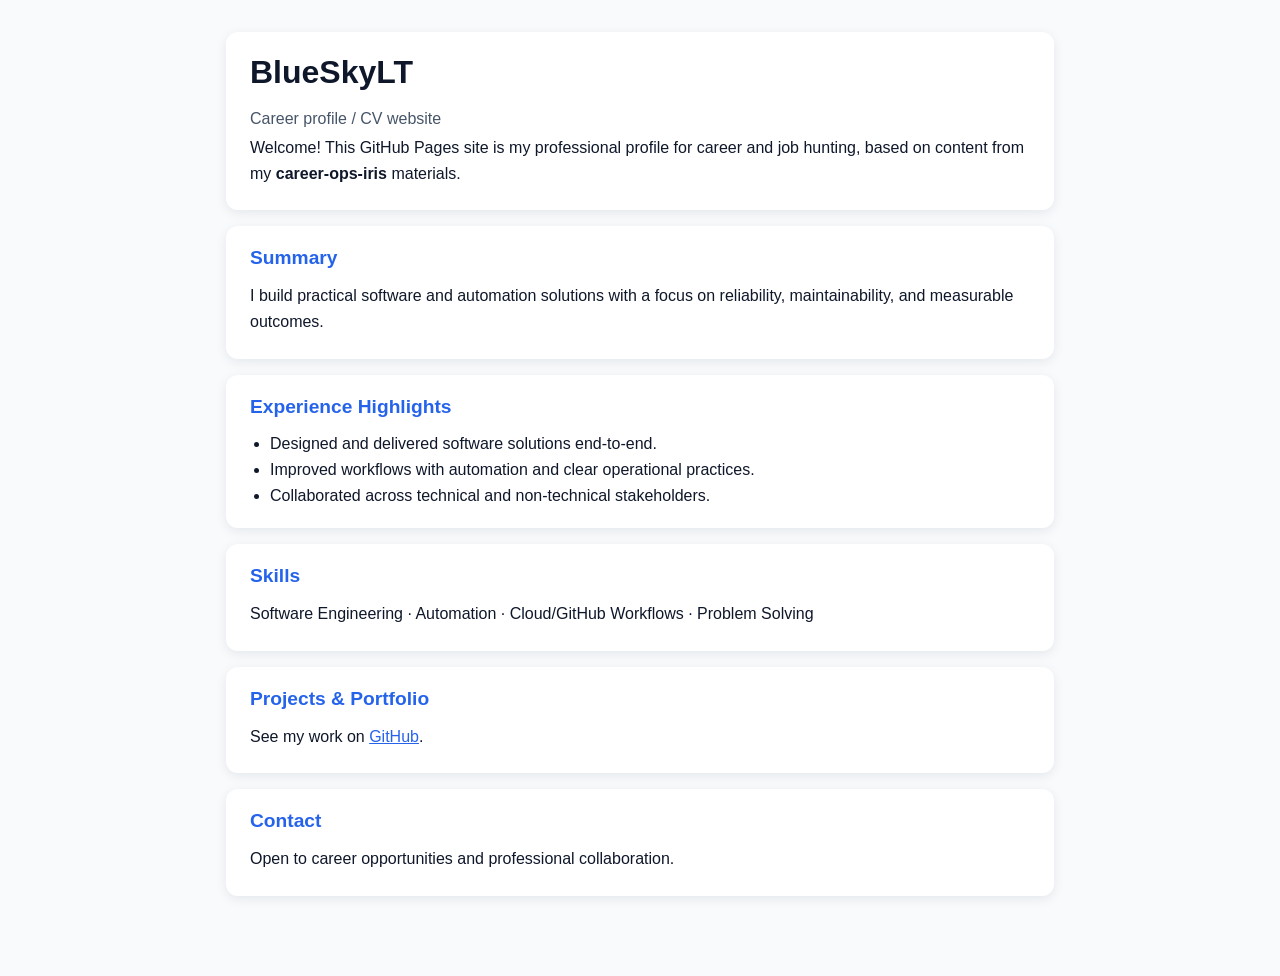
==== index.html @ f51f07ff "Add initial GitHub Pages career profile page Co-authored-by: BlueSkyLT <22944639+BlueSkyLT@users.nor" ====
<!doctype html>
<html lang="en">
  <head>
    <meta charset="UTF-8" />
    <meta name="viewport" content="width=device-width, initial-scale=1.0" />
    <title>BlueSkyLT — Career Profile</title>
    <style>
      :root {
        color-scheme: light;
        --bg: #f8fafc;
        --text: #0f172a;
        --card: #ffffff;
        --accent: #2563eb;
        --muted: #475569;
      }

      * {
        box-sizing: border-box;
      }

      body {
        margin: 0;
        font-family: -apple-system, BlinkMacSystemFont, "Segoe UI", Roboto, Helvetica, Arial, sans-serif;
        line-height: 1.6;
        color: var(--text);
        background: var(--bg);
      }

      main {
        max-width: 860px;
        margin: 0 auto;
        padding: 2rem 1rem 4rem;
      }

      .card {
        background: var(--card);
        border-radius: 12px;
        box-shadow: 0 3px 12px rgba(15, 23, 42, 0.08);
        padding: 1.25rem 1.5rem;
        margin-bottom: 1rem;
      }

      h1,
      h2 {
        margin: 0 0 0.75rem;
        line-height: 1.3;
      }

      h1 {
        font-size: 2rem;
      }

      h2 {
        font-size: 1.2rem;
        color: var(--accent);
      }

      ul {
        margin: 0;
        padding-left: 1.25rem;
      }

      p {
        margin: 0.25rem 0;
      }

      .muted {
        color: var(--muted);
      }

      a {
        color: var(--accent);
      }
    </style>
  </head>
  <body>
    <main>
      <section class="card">
        <h1>BlueSkyLT</h1>
        <p class="muted">Career profile / CV website</p>
        <p>
          Welcome! This GitHub Pages site is my professional profile for career and job hunting,
          based on content from my <strong>career-ops-iris</strong> materials.
        </p>
      </section>

      <section class="card">
        <h2>Summary</h2>
        <p>
          I build practical software and automation solutions with a focus on reliability,
          maintainability, and measurable outcomes.
        </p>
      </section>

      <section class="card">
        <h2>Experience Highlights</h2>
        <ul>
          <li>Designed and delivered software solutions end-to-end.</li>
          <li>Improved workflows with automation and clear operational practices.</li>
          <li>Collaborated across technical and non-technical stakeholders.</li>
        </ul>
      </section>

      <section class="card">
        <h2>Skills</h2>
        <p>Software Engineering · Automation · Cloud/GitHub Workflows · Problem Solving</p>
      </section>

      <section class="card">
        <h2>Projects &amp; Portfolio</h2>
        <p>
          See my work on
          <a href="https://github.com/BlueSkyLT" rel="noopener noreferrer">GitHub</a>.
        </p>
      </section>

      <section class="card">
        <h2>Contact</h2>
        <p>Open to career opportunities and professional collaboration.</p>
      </section>
    </main>
  </body>
</html>
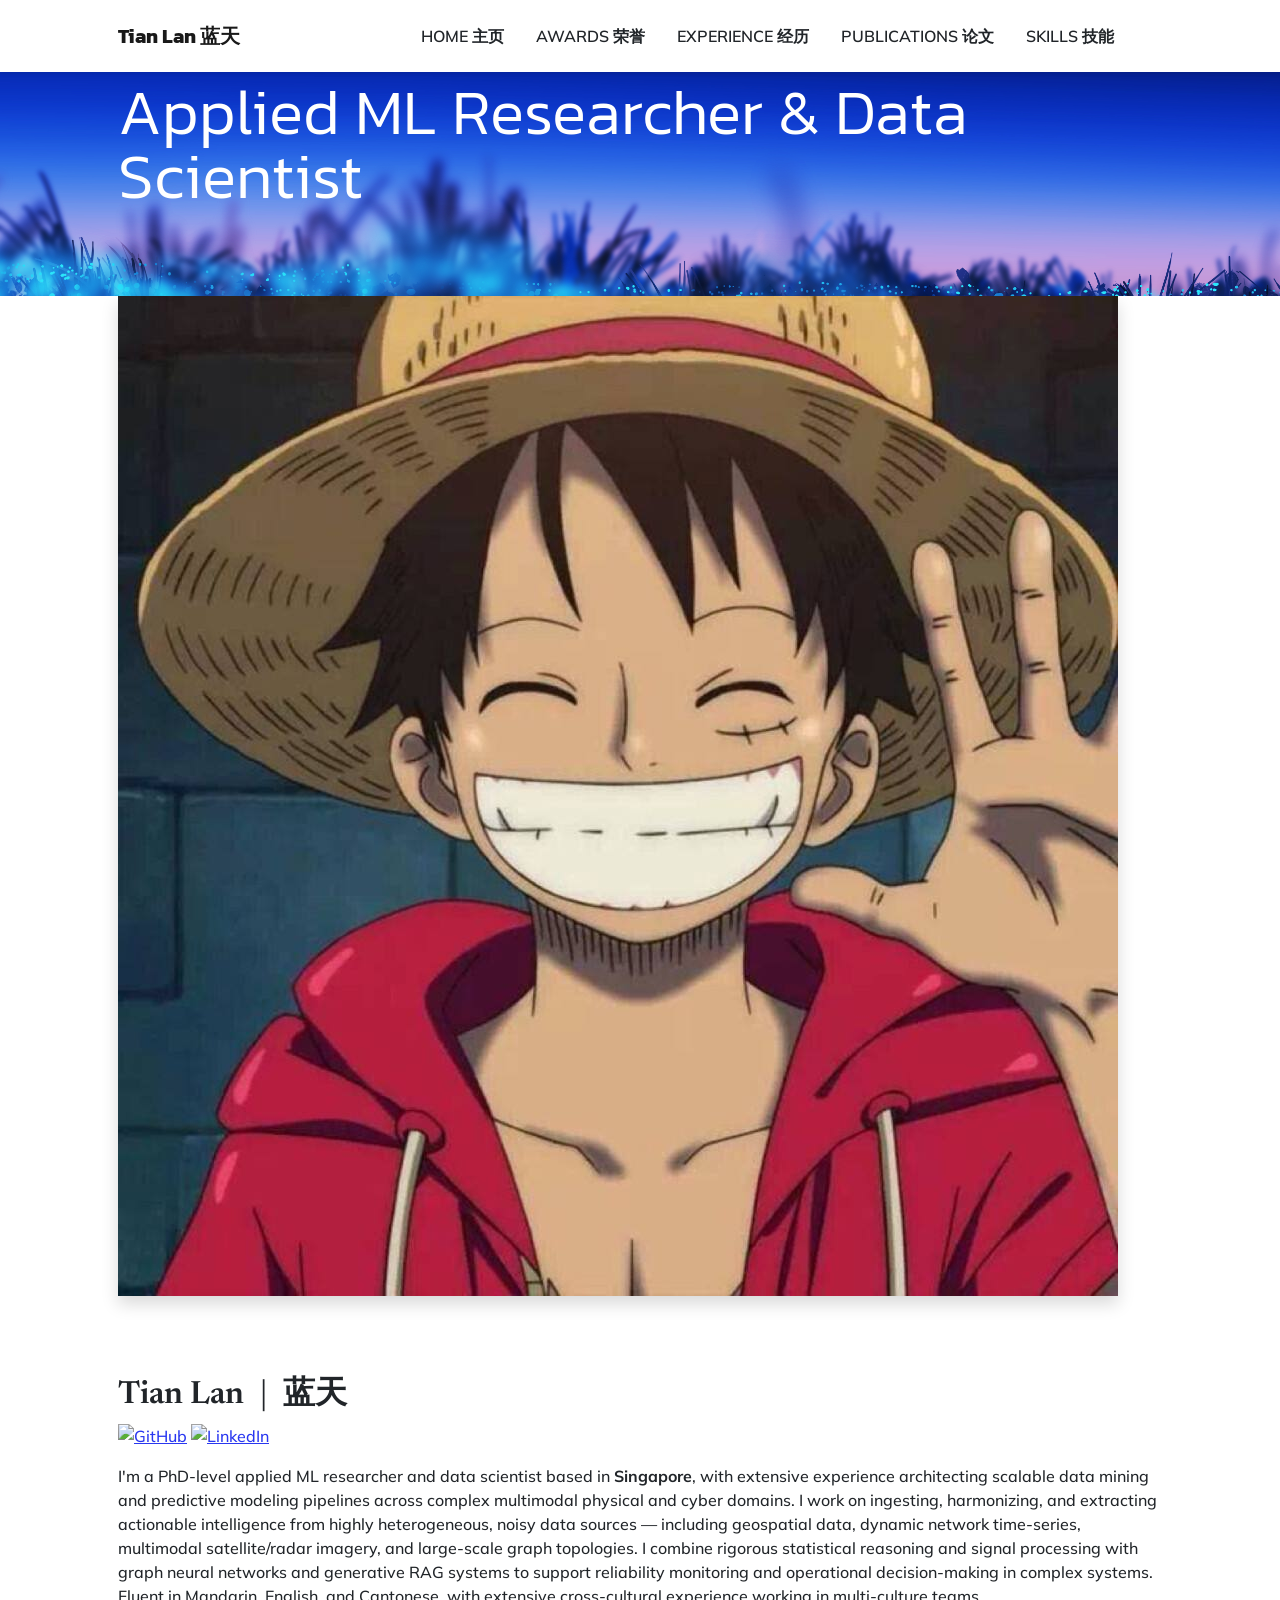
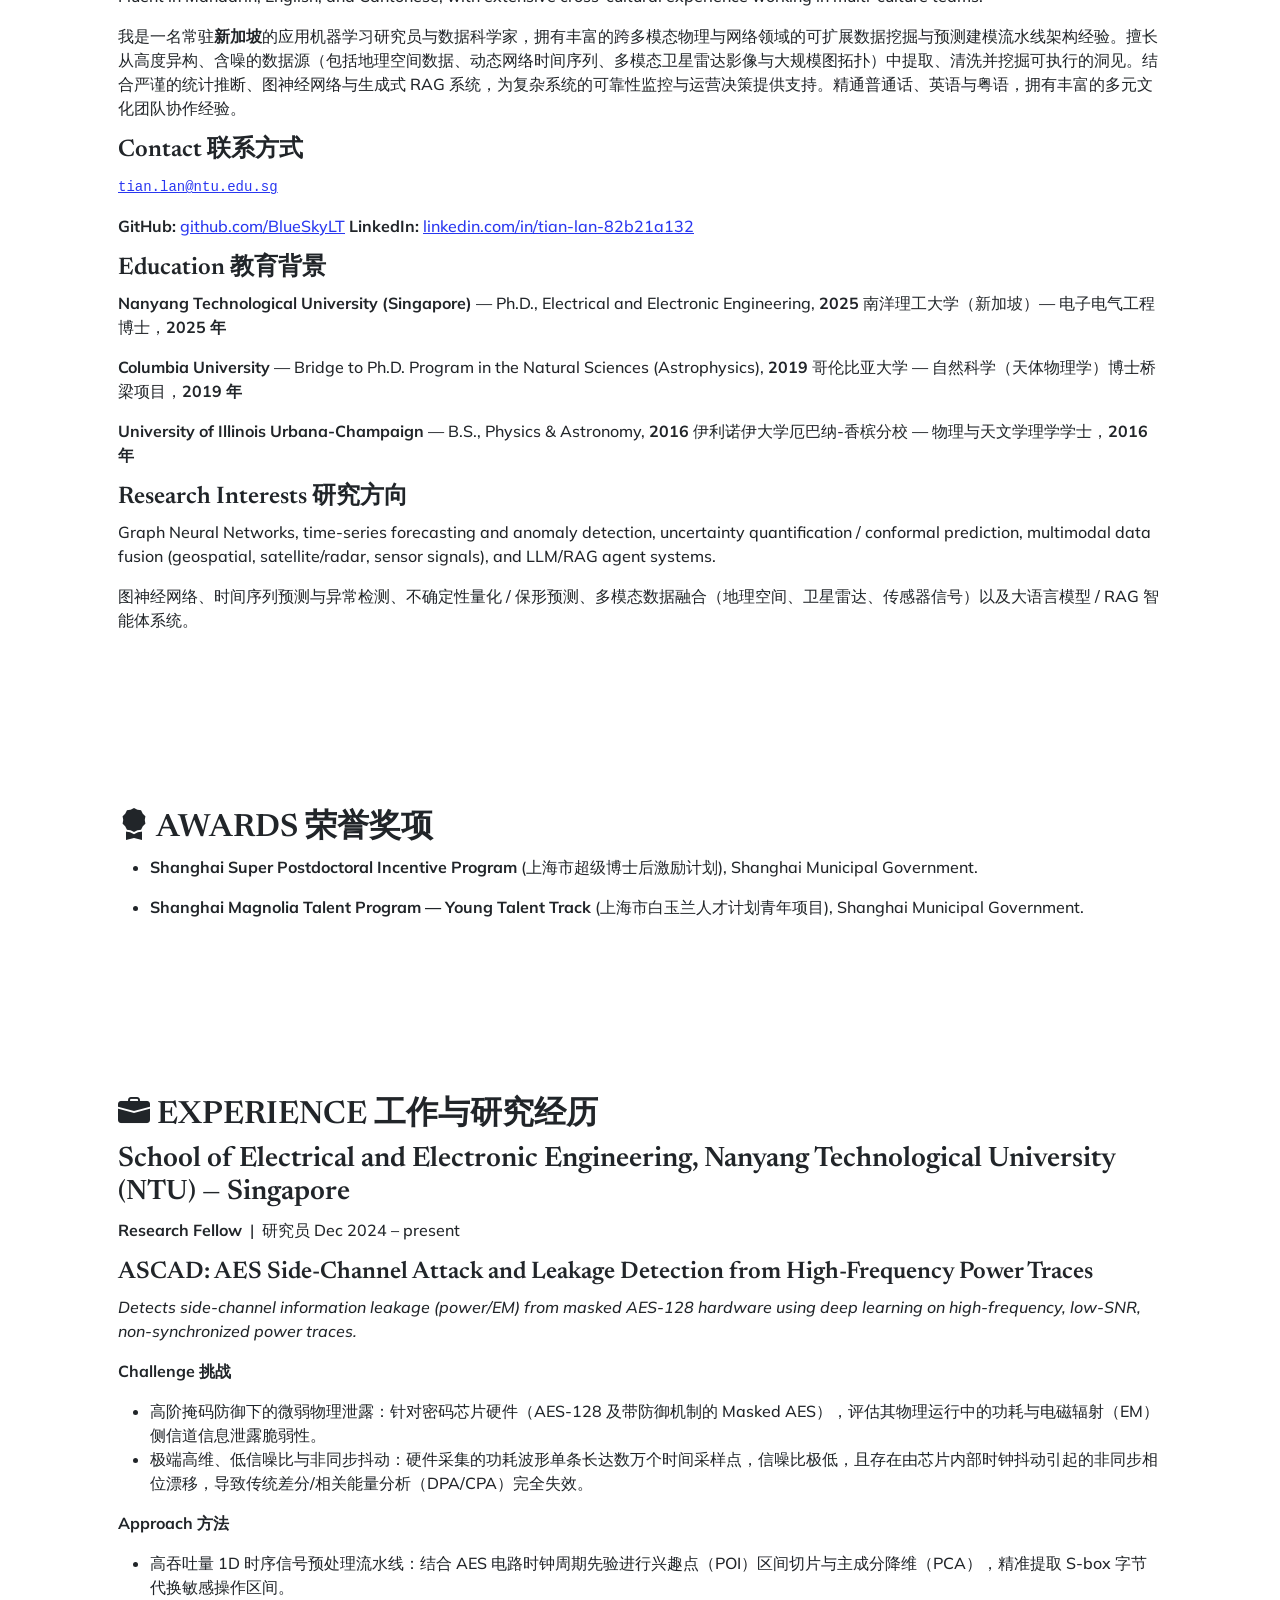
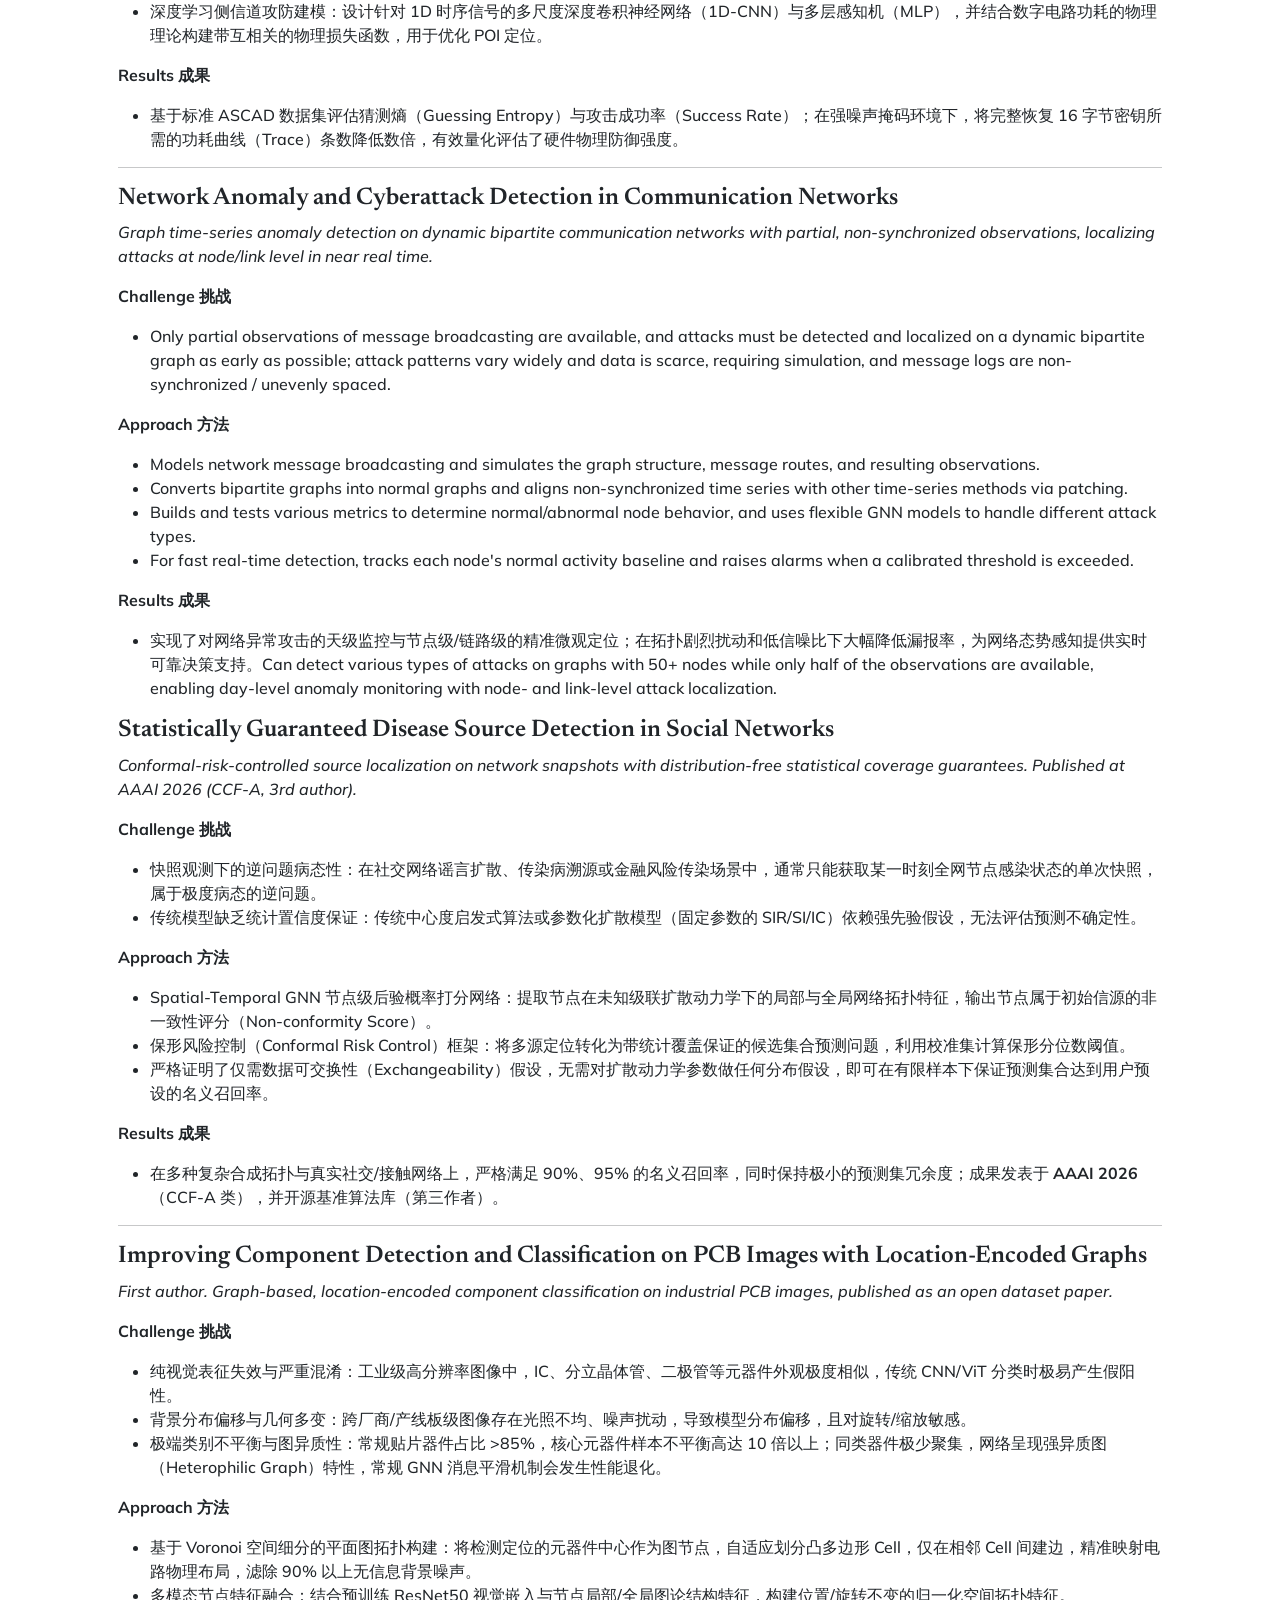
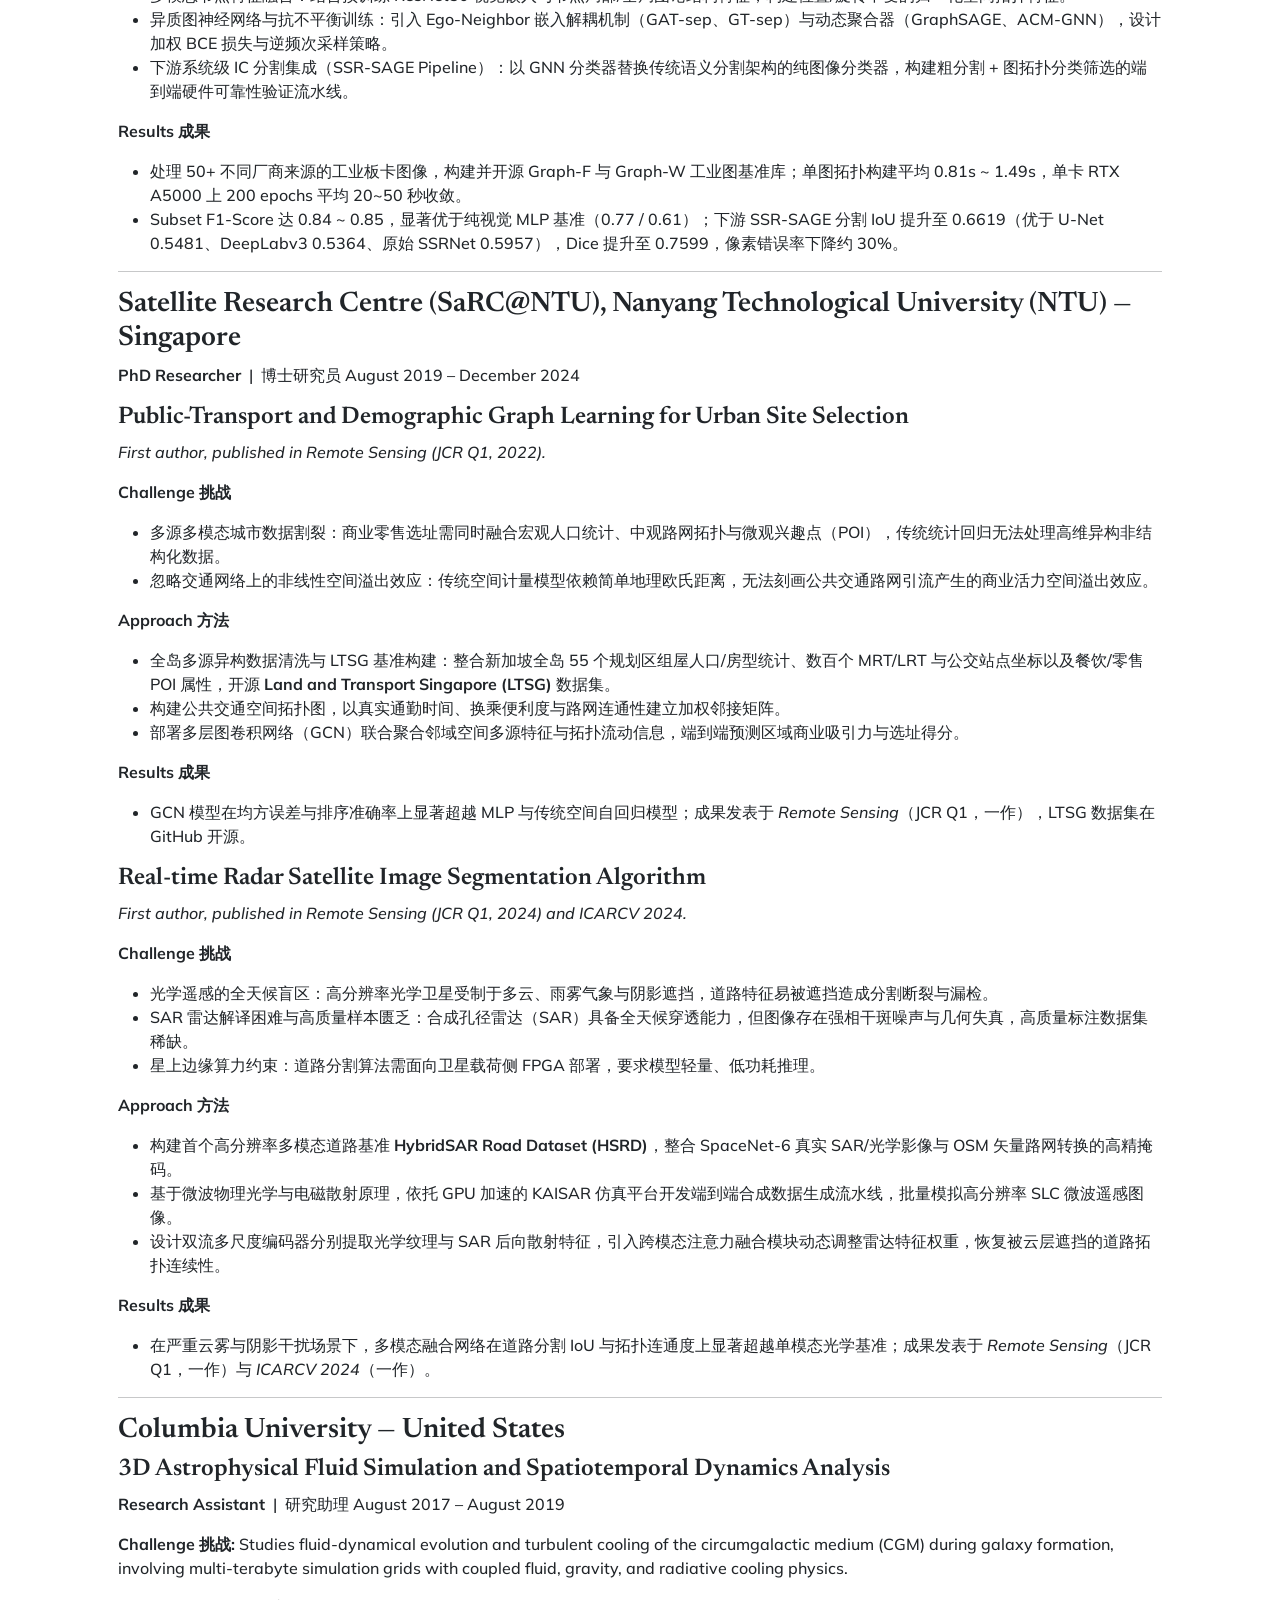
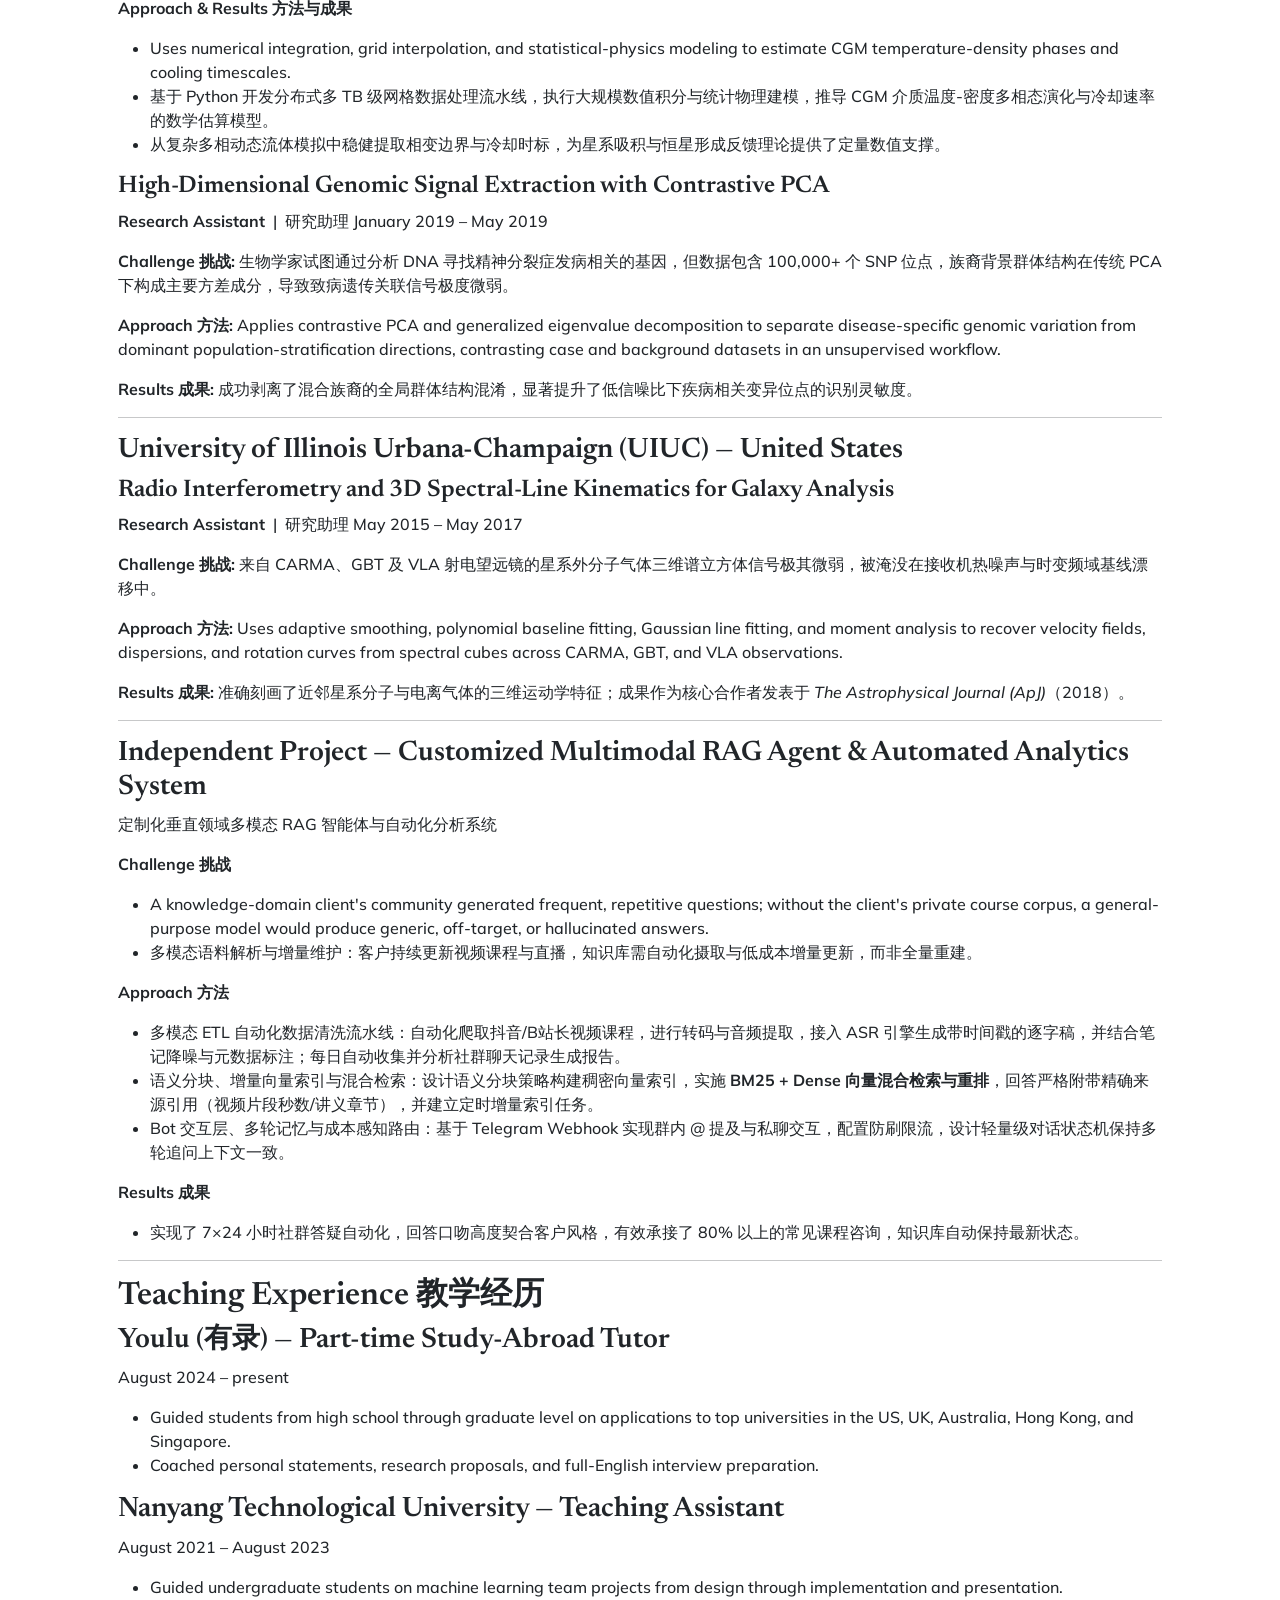
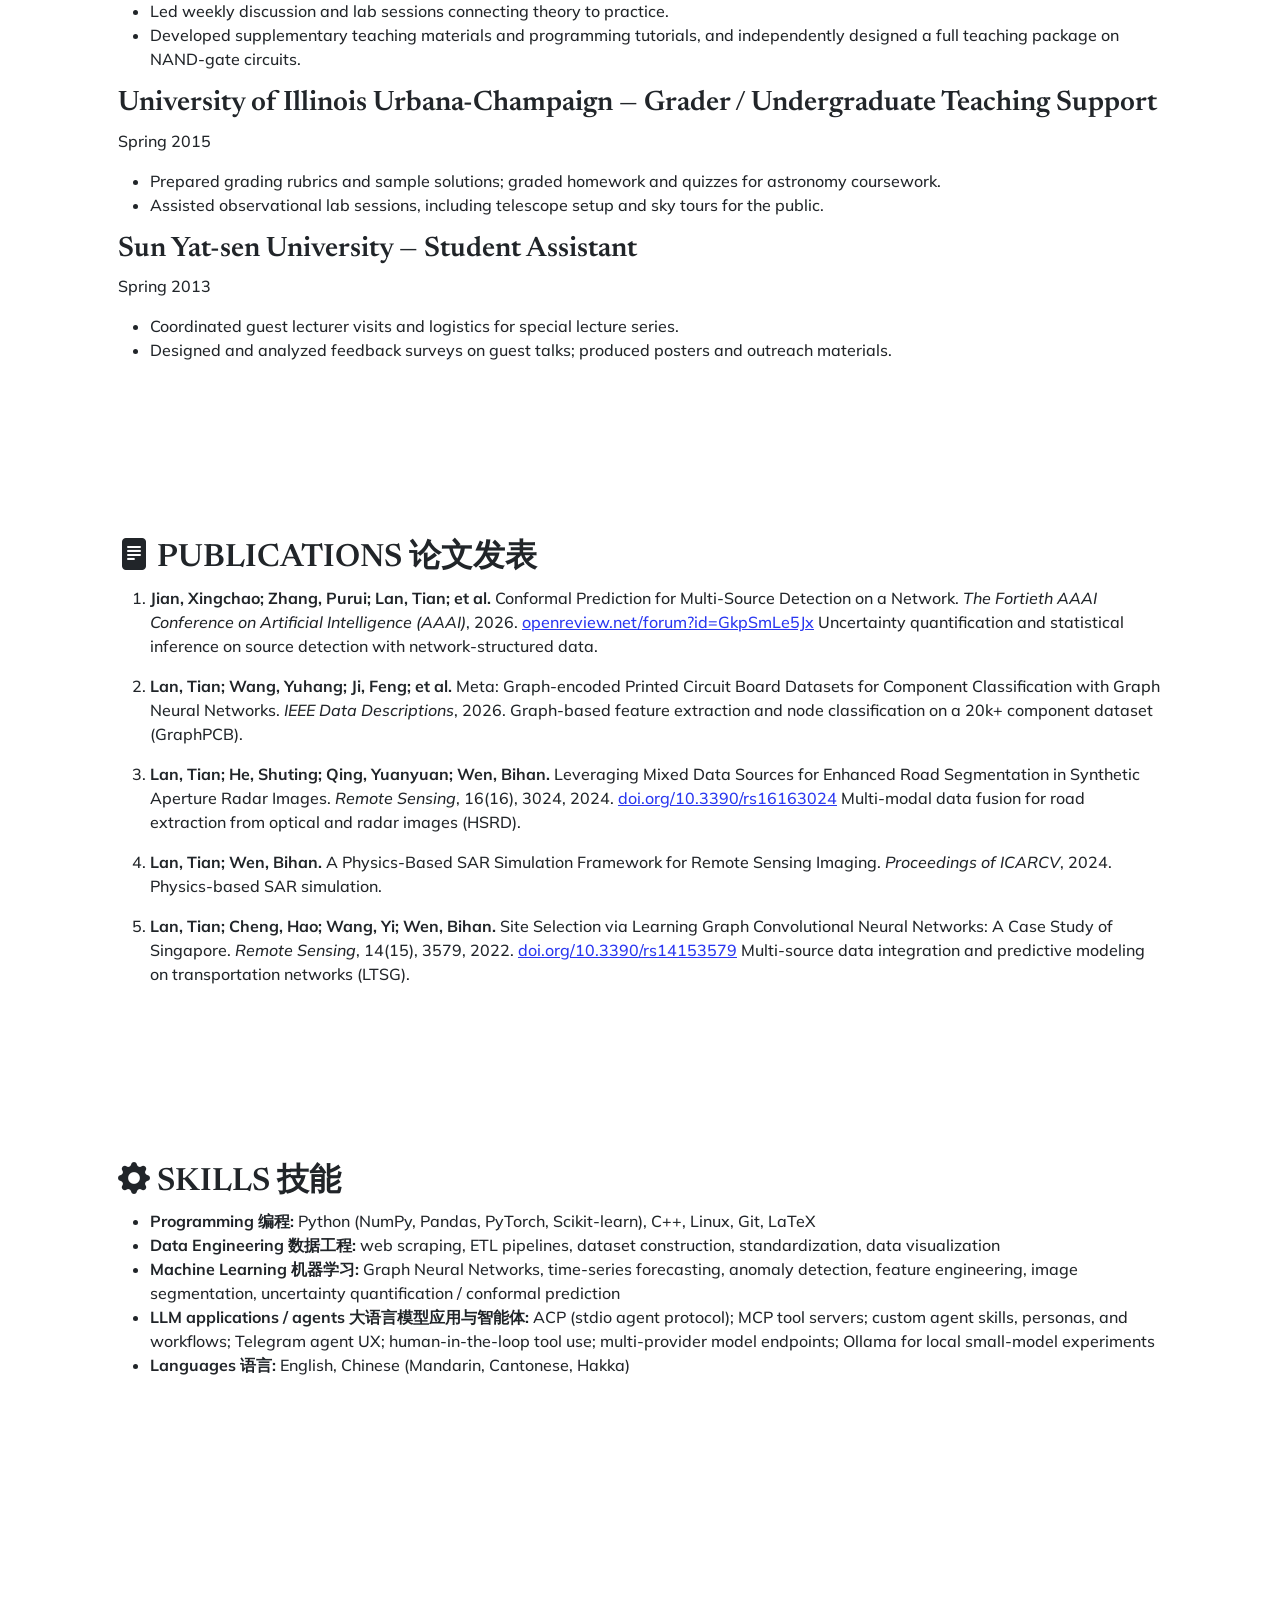
==== commit c3285ac0: "Copy personal-homepage-template and fill bilingual CV content Co-authored-by: BlueSkyLT <22944639+Bl" ====
--- a/index.html
+++ b/index.html
@@ -1,123 +1,202 @@
-<!doctype html>
+<!DOCTYPE html>
 <html lang="en">
-  <head>
-    <meta charset="UTF-8" />
-    <meta name="viewport" content="width=device-width, initial-scale=1.0" />
-    <title>BlueSkyLT — Career Profile</title>
-    <style>
-      :root {
-        color-scheme: light;
-        --bg: #f8fafc;
-        --text: #0f172a;
-        --card: #ffffff;
-        --accent: #2563eb;
-        --muted: #475569;
-      }
-
-      * {
-        box-sizing: border-box;
-      }
-
-      body {
-        margin: 0;
-        font-family: -apple-system, BlinkMacSystemFont, "Segoe UI", Roboto, Helvetica, Arial, sans-serif;
-        line-height: 1.6;
-        color: var(--text);
-        background: var(--bg);
-      }
-
-      main {
-        max-width: 860px;
-        margin: 0 auto;
-        padding: 2rem 1rem 4rem;
-      }
-
-      .card {
-        background: var(--card);
-        border-radius: 12px;
-        box-shadow: 0 3px 12px rgba(15, 23, 42, 0.08);
-        padding: 1.25rem 1.5rem;
-        margin-bottom: 1rem;
-      }
-
-      h1,
-      h2 {
-        margin: 0 0 0.75rem;
-        line-height: 1.3;
-      }
-
-      h1 {
-        font-size: 2rem;
-      }
-
-      h2 {
-        font-size: 1.2rem;
-        color: var(--accent);
-      }
-
-      ul {
-        margin: 0;
-        padding-left: 1.25rem;
-      }
-
-      p {
-        margin: 0.25rem 0;
-      }
-
-      .muted {
-        color: var(--muted);
-      }
-
-      a {
-        color: var(--accent);
-      }
-    </style>
-  </head>
-  <body>
-    <main>
-      <section class="card">
-        <h1>BlueSkyLT</h1>
-        <p class="muted">Career profile / CV website</p>
-        <p>
-          Welcome! This GitHub Pages site is my professional profile for career and job hunting,
-          based on content from my <strong>career-ops-iris</strong> materials.
-        </p>
-      </section>
-
-      <section class="card">
-        <h2>Summary</h2>
-        <p>
-          I build practical software and automation solutions with a focus on reliability,
-          maintainability, and measurable outcomes.
-        </p>
-      </section>
-
-      <section class="card">
-        <h2>Experience Highlights</h2>
-        <ul>
-          <li>Designed and delivered software solutions end-to-end.</li>
-          <li>Improved workflows with automation and clear operational practices.</li>
-          <li>Collaborated across technical and non-technical stakeholders.</li>
-        </ul>
-      </section>
-
-      <section class="card">
-        <h2>Skills</h2>
-        <p>Software Engineering · Automation · Cloud/GitHub Workflows · Problem Solving</p>
-      </section>
-
-      <section class="card">
-        <h2>Projects &amp; Portfolio</h2>
-        <p>
-          See my work on
-          <a href="https://github.com/BlueSkyLT" rel="noopener noreferrer">GitHub</a>.
-        </p>
-      </section>
-
-      <section class="card">
-        <h2>Contact</h2>
-        <p>Open to career opportunities and professional collaboration.</p>
-      </section>
-    </main>
-  </body>
+
+<head>
+    <meta charset="utf-8" />
+    <meta name="viewport" content="width=device-width, initial-scale=1, shrink-to-fit=no" />
+    <meta name="description" content="Tian Lan (蓝天) — Personal Homepage / CV" />
+    <meta name="author" content="Tian Lan (蓝天)" />
+    <title id="title"></title>
+
+    <!-- Icon -->
+    <link rel="icon" type="image/x-icon" href="static/assets/favicon.ico" />
+
+    <!-- Bootstrap icons-->
+    <link href="https://cdn.jsdelivr.net/npm/bootstrap-icons@1.5.0/font/bootstrap-icons.css" rel="stylesheet" />
+
+    <!-- Google fonts-->
+    <link rel="preconnect" href="https://fonts.gstatic.com" />
+    <link href="https://fonts.googleapis.com/css2?family=Newsreader:ital,wght@0,600;1,600&amp;display=swap"
+        rel="stylesheet" />
+    <link
+        href="https://fonts.googleapis.com/css2?family=Mulish:ital,wght@0,300;0,500;0,600;0,700;1,300;1,500;1,600;1,700&amp;display=swap"
+        rel="stylesheet" />
+    <link href="https://fonts.googleapis.com/css2?family=Kanit:ital,wght@0,400;1,400&amp;display=swap"
+        rel="stylesheet" />
+
+    <!-- Core theme CSS (includes Bootstrap)-->
+    <link type="text/css" href="static/css/styles.css" rel="stylesheet" />
+    <link type="text/css" href="static/css/main.css" rel="stylesheet" />
+
+    <!-- Bootstrap core JS-->
+    <script type="text/javascript" src="static/js/bootstrap.bundle.min.js"></script>
+
+    <!-- For Compatability -->
+    <script src="https://polyfill.io/v3/polyfill.min.js?features=es6"></script>
+
+    <!-- Markdown -->
+    <script type="text/javascript" src="static/js/marked.min.js"></script>
+
+    <!-- Mathematics -->
+    <script>
+        // See https://docs.mathjax.org/en/latest/index.html for more details.
+        MathJax = {
+            tex: {
+                packages: {},              // extensions to use
+                inlineMath: [              // start/end delimiter pairs for in-line math
+                    ['$', '$'],
+                    ['\\(', '\\)']
+                ],
+                displayMath: [             // start/end delimiter pairs for display math
+                    ['$$', '$$'],
+                    ['\\[', '\\]']
+                ],
+                processEscapes: false,      // use \$ to produce a literal dollar sign
+                processEnvironments: true, // process \begin{xxx}...\end{xxx} outside math mode
+                processRefs: true,         // process \ref{...} outside of math mode
+                digits: /^(?:[0-9]+(?:\{,\}[0-9]{3})*(?:\.[0-9]*)?|\.[0-9]+)/,    // pattern for recognizing numbers
+                tags: 'all',              // or 'ams' or 'all'
+                tagSide: 'right',          // side for \tag macros
+                tagIndent: '0.8em',        // amount to indent tags
+                useLabelIds: true,         // use label name rather than tag for ids
+                maxMacros: 10000,          // maximum number of macro substitutions per expression
+                maxBuffer: 5 * 1024,       // maximum size for the internal TeX string (5K)
+                formatError:               // function called when TeX syntax errors occur
+                    (jax, err) => jax.formatError(err)
+            }
+        };
+    </script>
+    <script type="text/javascript" id="MathJax-script"
+        src="https://cdn.jsdelivr.net/npm/mathjax@3/es5/tex-svg.js"></script>
+    <script type="text/javascript" id="MathJax-script" async
+        src="https://cdn.jsdelivr.net/npm/mathjax@3/es5/tex-mml-chtml.js"></script>
+
+    <!-- Core JS-->
+    <script type="text/javascript" src="static/js/scripts.js"></script>
+    <script type="text/javascript" src="static/js/js-yaml.min.js"></script>
+
+</head>
+
+<body id="page-top">
+    <!-- Navigation-->
+    <nav class="header navbar navbar-expand-lg navbar-light fixed-top shadow-sm" id="mainNav">
+        <div class="container px-5">
+            <a id="page-top-title" class="navbar-brand fw-bold" href="#page-top"></a>
+            <button class="navbar-toggler" type="button" data-bs-toggle="collapse" data-bs-target="#navbarResponsive"
+                aria-controls="navbarResponsive" aria-expanded="false" aria-label="Toggle navigation">
+                MENU
+                <i class="bi-list"></i>
+            </button>
+            <div class="collapse navbar-collapse" id="navbarResponsive">
+                <ul class="navbar-nav ms-auto me-4 my-3 my-lg-0">
+                    <li class="nav-item">
+                        <a class="nav-link me-lg-3" href="#home">HOME 主页</a>
+                    </li>
+                    <li class="nav-item">
+                        <a class="nav-link me-lg-3" href="#awards">AWARDS 荣誉</a>
+                    </li>
+                    <li class="nav-item">
+                        <a class="nav-link me-lg-3" href="#experience">EXPERIENCE 经历</a>
+                    </li>
+                    <li class="nav-item">
+                        <a class="nav-link me-lg-3" href="#publications">PUBLICATIONS 论文</a>
+                    </li>
+                    <li class="nav-item">
+                        <a class="nav-link me-lg-3" href="#skills">SKILLS 技能</a>
+                    </li>
+                </ul>
+            </div>
+        </div>
+    </nav>
+
+    <!-- Top Section -->
+    <section class="top-section" style="background-image: url('static/assets/img/background.jpeg');">
+        <div class="top-section-content">
+            <div class="container px-5">
+                <h2 id="top-section-bg-text" class="text-white display-3 lh-1 font-alt"></h2>
+            </div>
+        </div>
+    </section>
+    <!-- Top Section -->
+
+    <!-- Photo -->
+    <div class="container px-5">
+        <div id="avatar">
+            <img class="shadow" src="static/assets/img/photo.png">
+        </div>
+    </div>
+    <!-- Photo -->
+
+    <!-- Home -->
+    <section class="bg-gradient-primary-to-secondary-light mt5 md5" id="home">
+        <div class="container px-5">
+            <header>
+                <h2 id="home-subtitle"> </h2>
+            </header>
+            <div class="main-body" id="home-md"></div>
+        </div>
+    </section>
+    <!-- Home -->
+
+    <!-- Awards -->
+    <section class="bg-gradient-primary-to-secondary-light mt5 md5" id="awards">
+        <div class="container px-5">
+            <header>
+                <h2 id="awards-subtitle"><i class="bi bi-award-fill"></i>&nbsp;AWARDS 荣誉奖项</h2>
+            </header>
+            <div class="main-body" id="awards-md"></div>
+
+        </div>
+    </section>
+    <!-- Awards -->
+
+    <!-- Experience -->
+    <section class="bg-gradient-primary-to-secondary-dark mt5 md5" id="experience">
+        <div class="container px-5">
+            <header>
+                <h2 id="experience-subtitle"><i class="bi bi-briefcase-fill"></i>&nbsp;EXPERIENCE 工作与研究经历</h2>
+            </header>
+            <div class="main-body" id="experience-md"></div>
+        </div>
+    </section>
+    <!-- Experience -->
+
+    <!-- Publications -->
+    <section class="bg-gradient-primary-to-secondary-gray mt5 md5" id="publications">
+        <div class="container px-5">
+            <header>
+                <h2 id="publications-subtitle"><i class="bi bi-file-text-fill"></i>&nbsp;PUBLICATIONS 论文发表</h2>
+            </header>
+            <div class="main-body" id="publications-md"></div>
+
+        </div>
+    </section>
+    <!-- Publications  -->
+
+    <!-- Skills -->
+    <section class="bg-gradient-primary-to-secondary-light mt5 md5" id="skills">
+        <div class="container px-5">
+            <header>
+                <h2 id="skills-subtitle"><i class="bi bi-gear-fill"></i>&nbsp;SKILLS 技能</h2>
+            </header>
+            <div class="main-body" id="skills-md"></div>
+        </div>
+    </section>
+    <!-- Skills -->
+
+    <!-- Footer-->
+    <footer class="bg-bottom text-center py-5">
+        <div class="container px-5">
+            <div class="text-white-50 small">
+                <div id="copyright-text" class="mb-2"></div>
+                <a id="github-link" href="https://github.com/BlueSkyLT">Github</a>
+                <span class="mx-1">&middot;</span>
+                <a id="license-link"
+                    href="https://github.com/BlueSkyLT/BlueSkyLT.github.io/blob/main/LICENSE">License</a>
+            </div>
+        </div>
+    </footer>
+
+</body>
+
 </html>
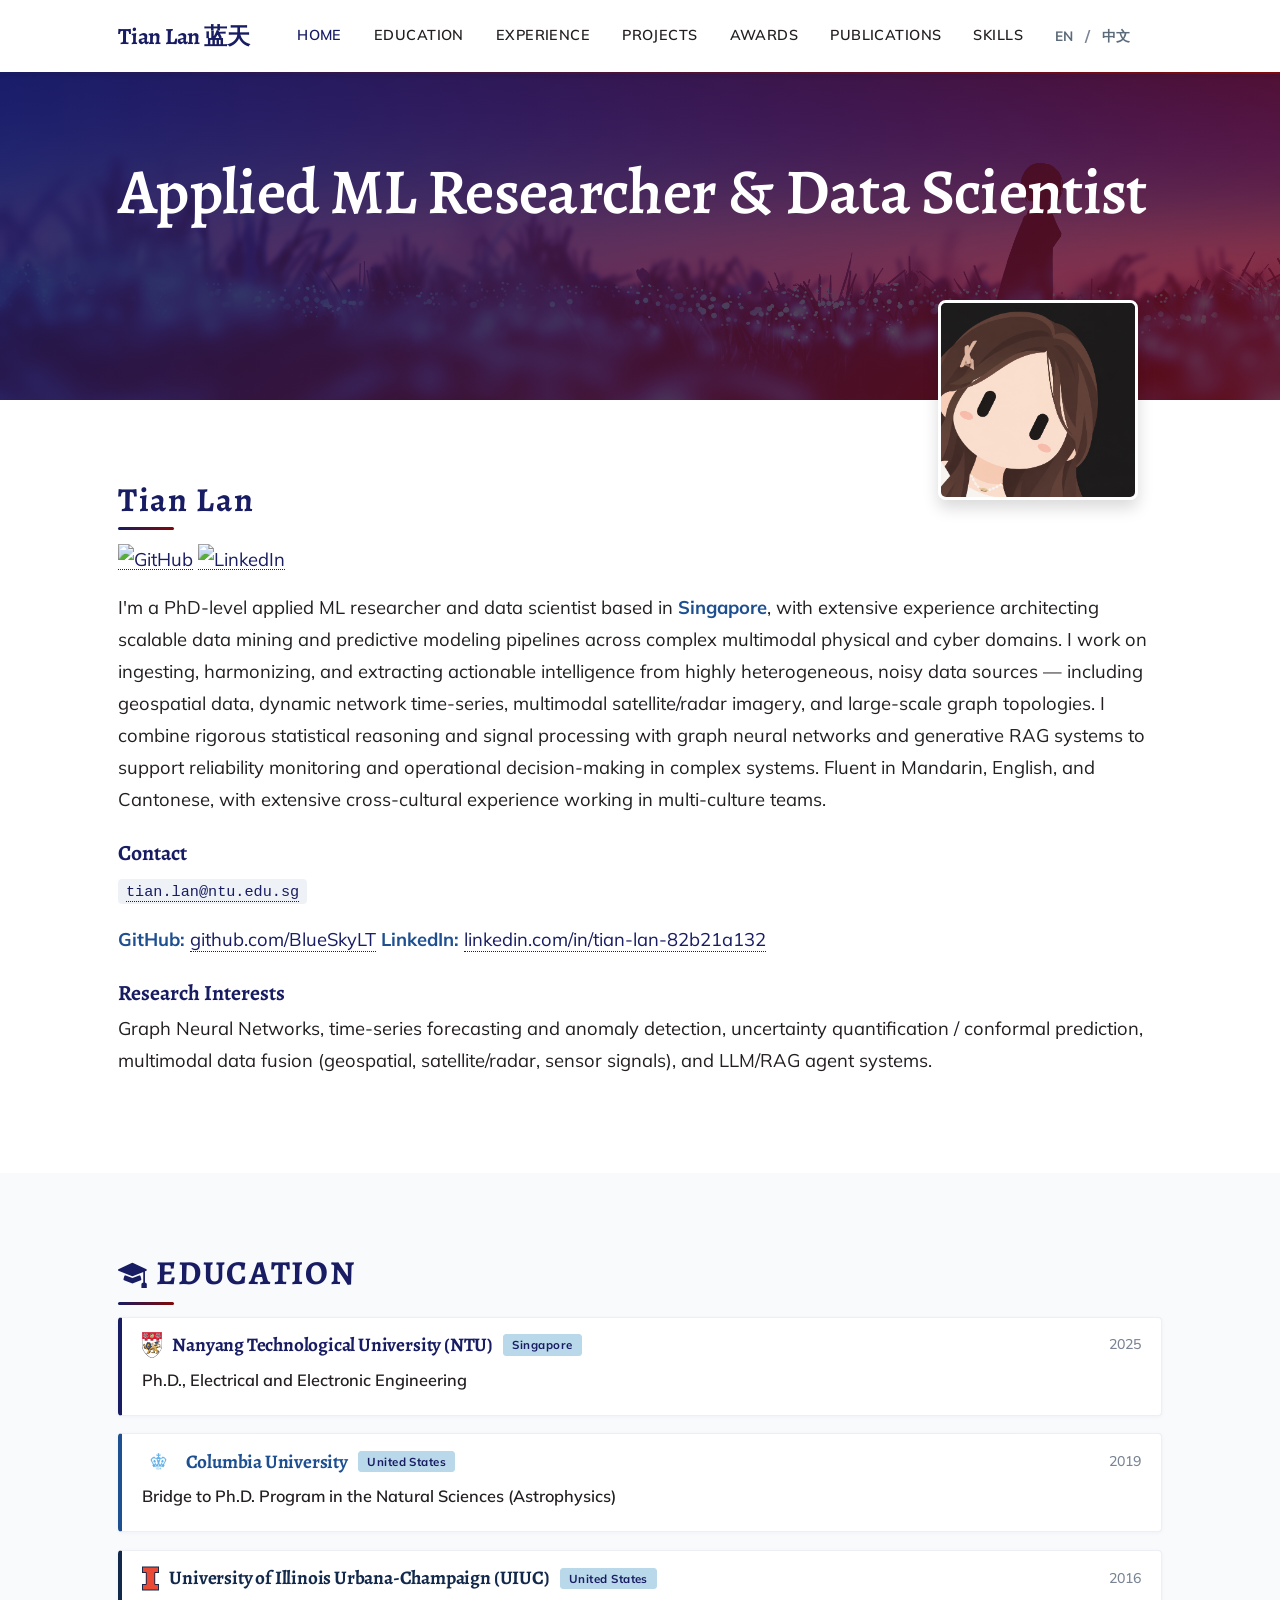
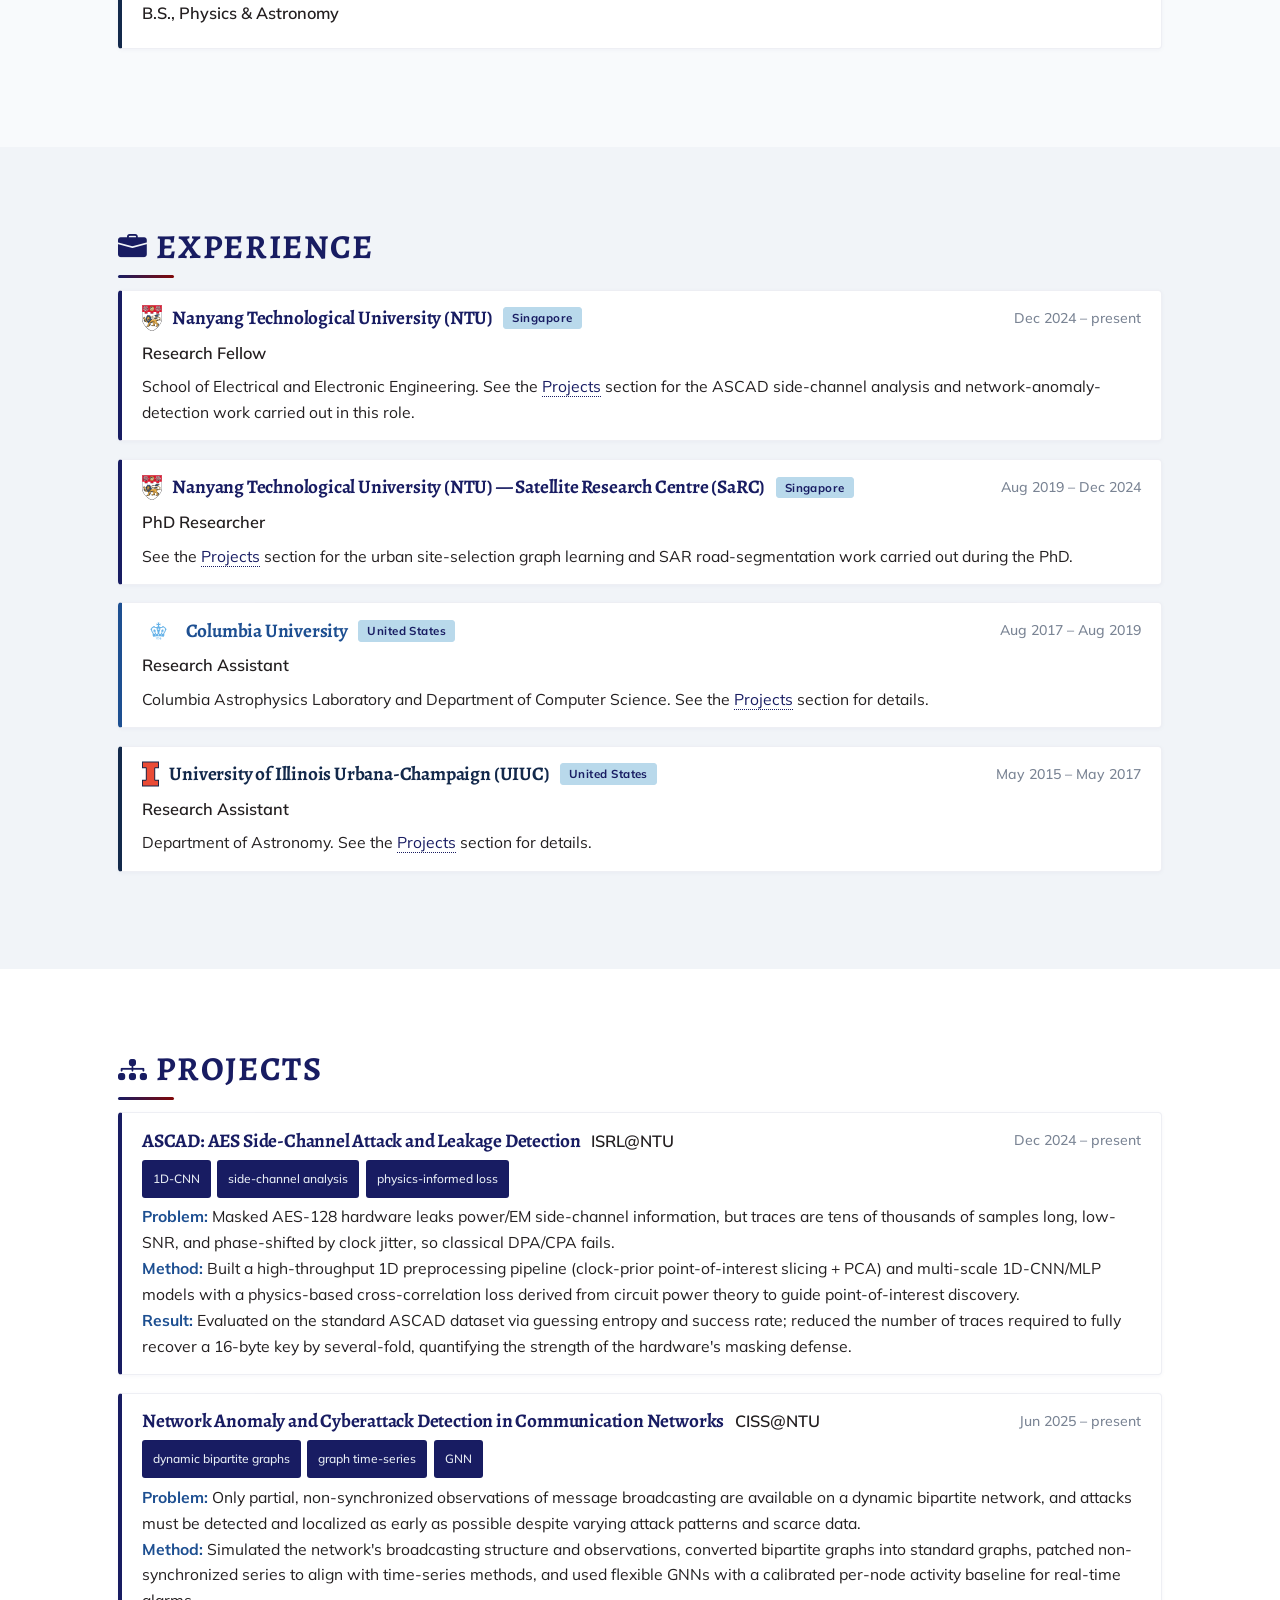
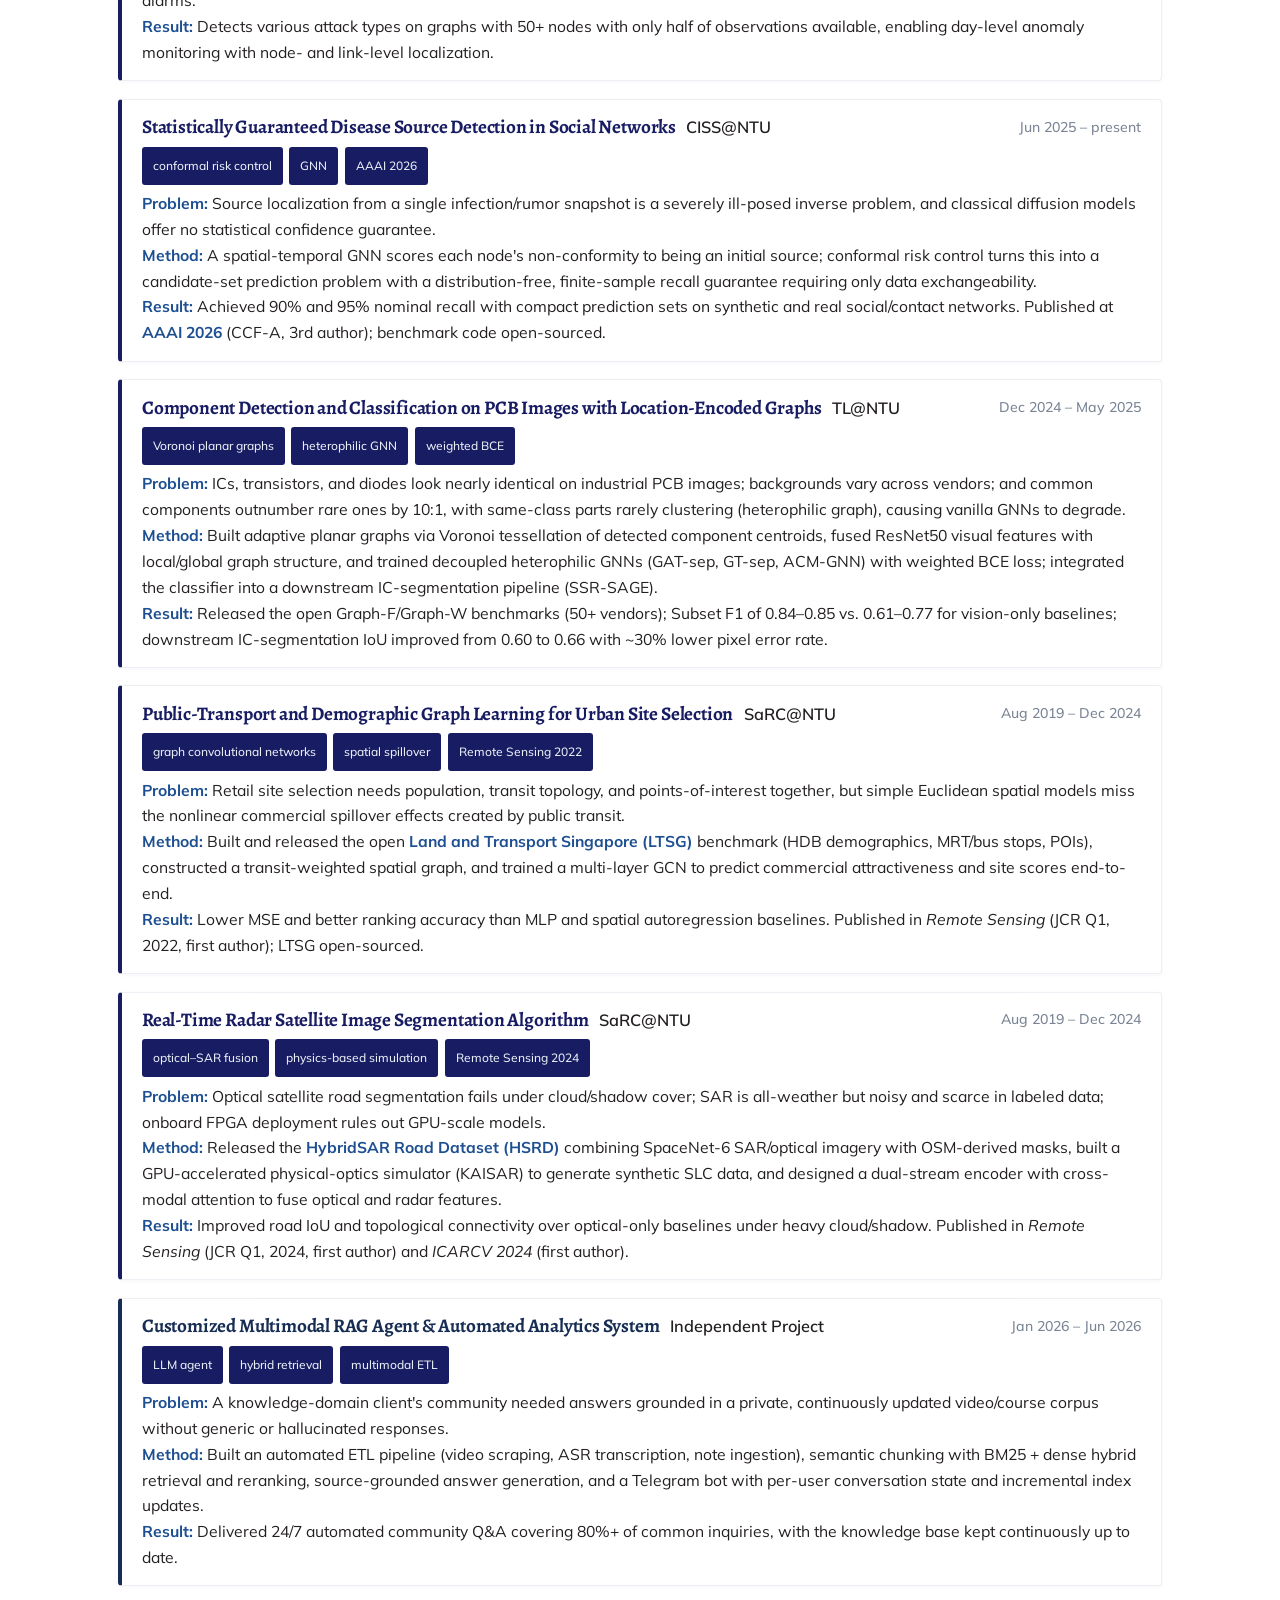
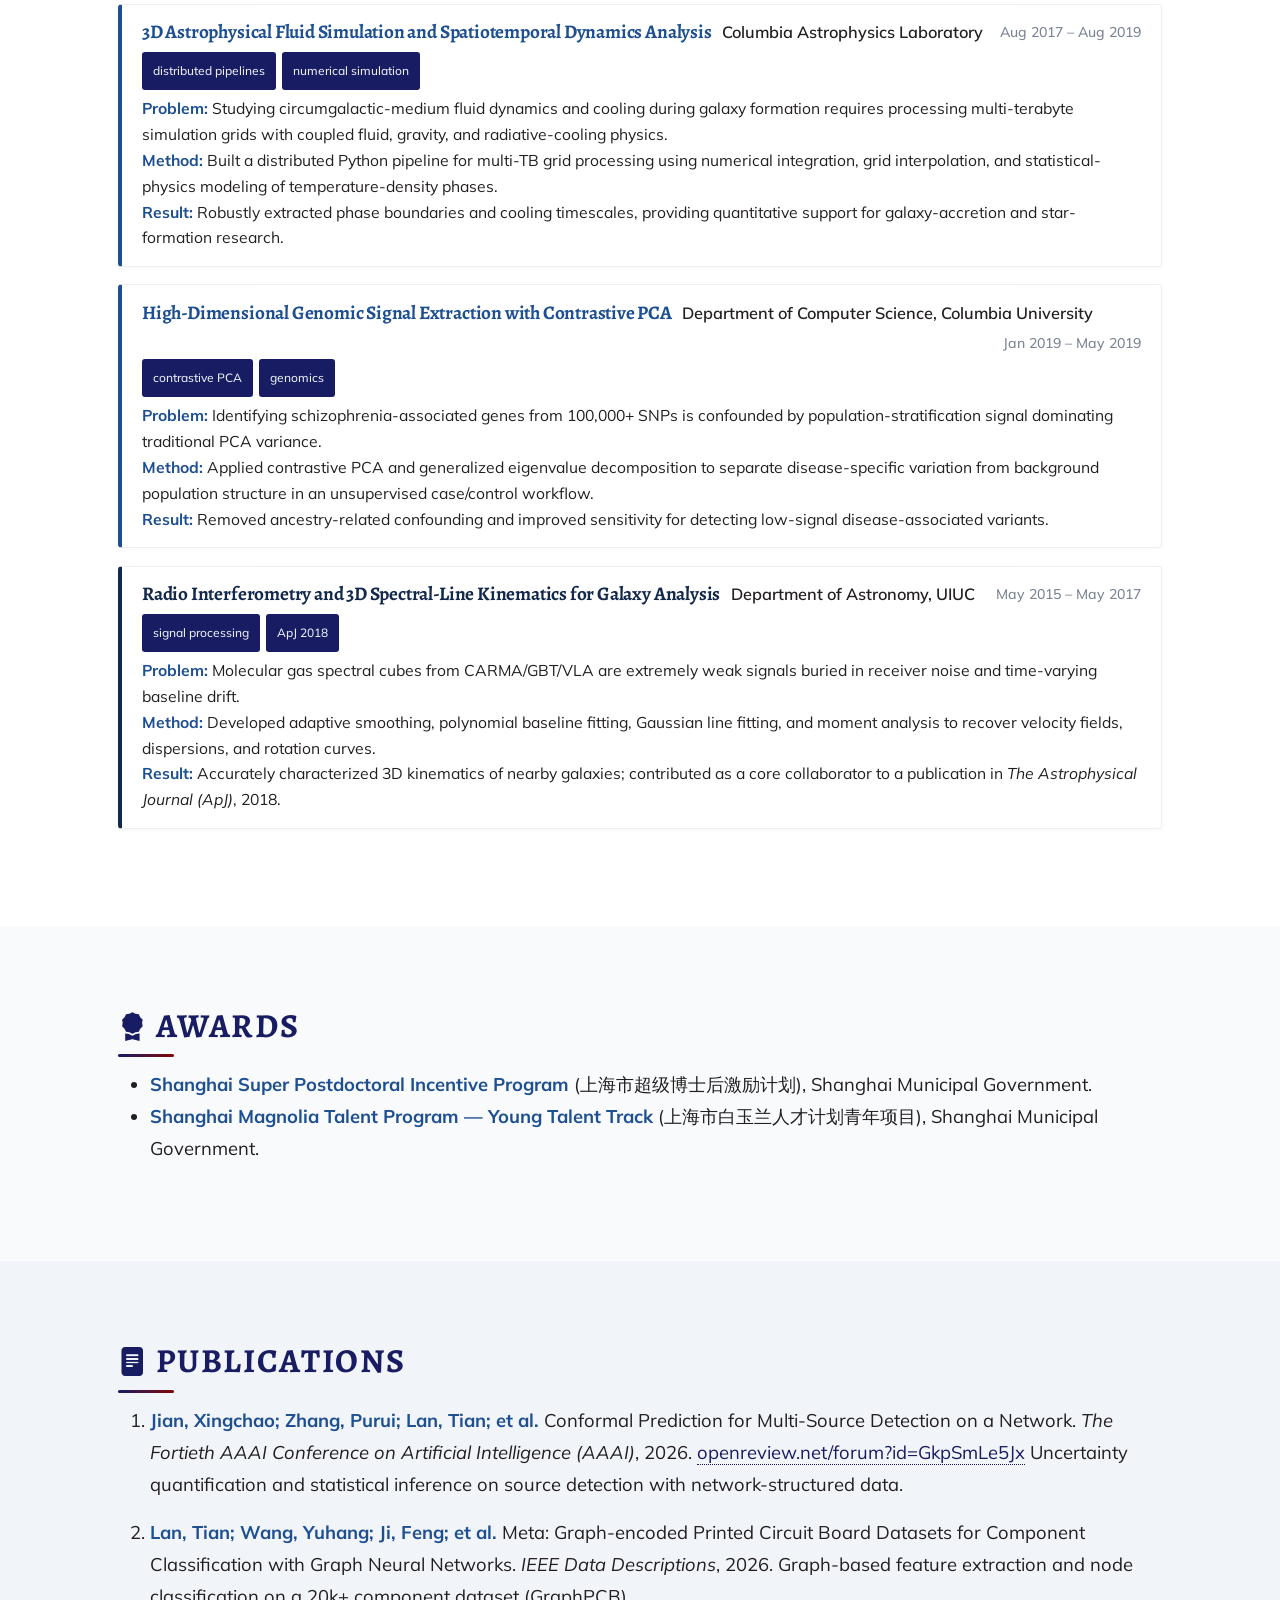
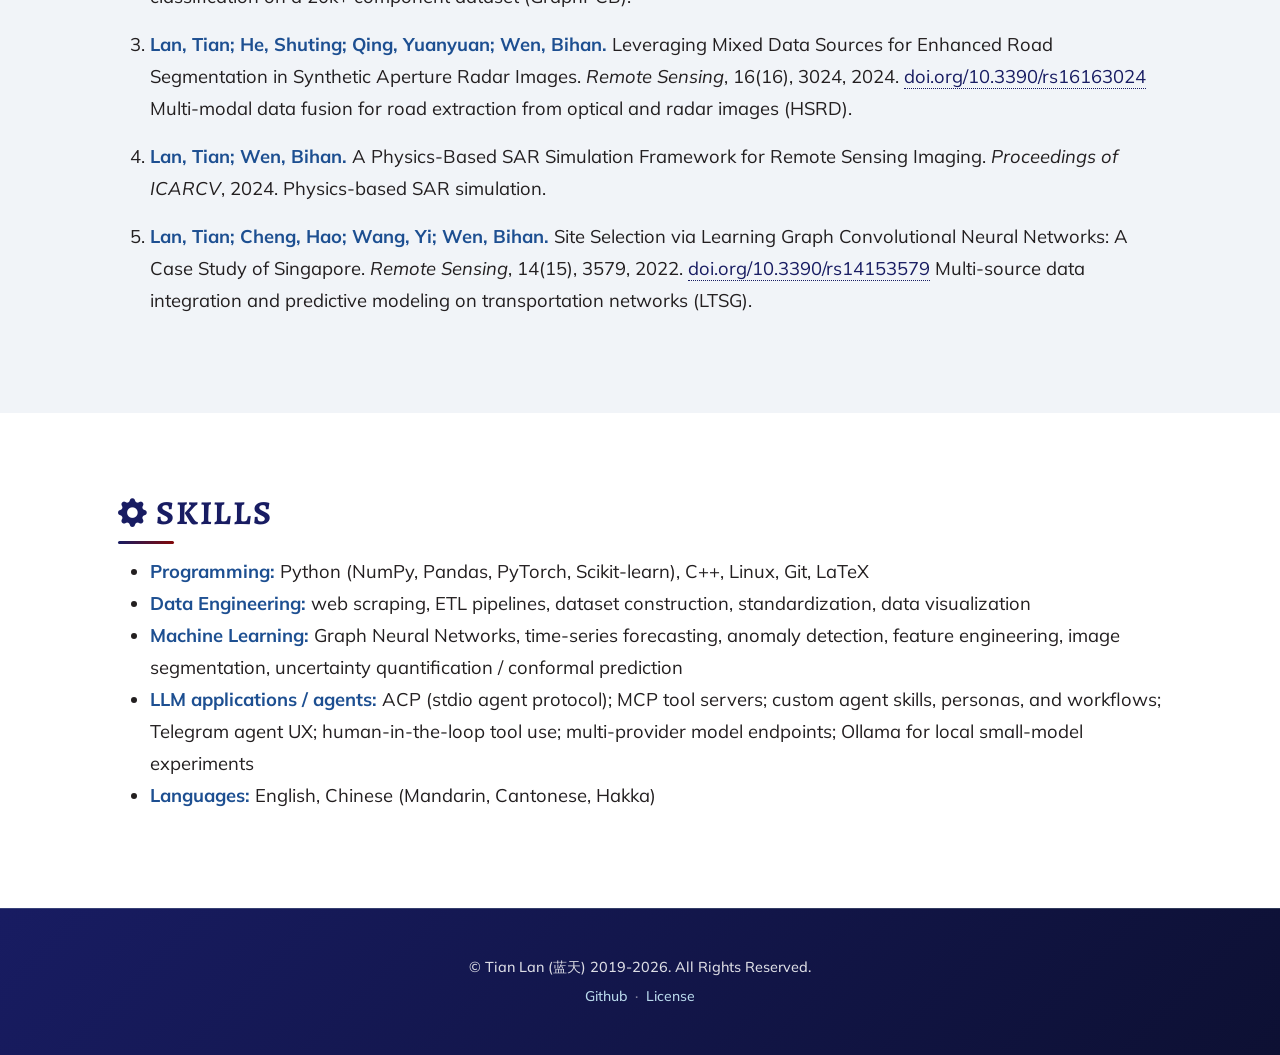
==== commit e6a1da1d: "Update profile photo to grokbot_style_2, remove teaching experience, and align visual colors with CV" ====
--- a/index.html
+++ b/index.html
@@ -1,5 +1,5 @@
 <!DOCTYPE html>
-<html lang="en">
+<html lang="en" data-lang="en">
 
 <head>
     <meta charset="utf-8" />
@@ -22,6 +22,8 @@
         href="https://fonts.googleapis.com/css2?family=Mulish:ital,wght@0,300;0,500;0,600;0,700;1,300;1,500;1,600;1,700&amp;display=swap"
         rel="stylesheet" />
     <link href="https://fonts.googleapis.com/css2?family=Kanit:ital,wght@0,400;1,400&amp;display=swap"
+        rel="stylesheet" />
+    <link href="https://fonts.googleapis.com/css2?family=Alegreya:ital,wght@0,400;0,500;0,600;0,700;1,400;1,500;1,700&amp;display=swap"
         rel="stylesheet" />
 
     <!-- Core theme CSS (includes Bootstrap)-->
@@ -90,19 +92,30 @@
             <div class="collapse navbar-collapse" id="navbarResponsive">
                 <ul class="navbar-nav ms-auto me-4 my-3 my-lg-0">
                     <li class="nav-item">
-                        <a class="nav-link me-lg-3" href="#home">HOME 主页</a>
-                    </li>
-                    <li class="nav-item">
-                        <a class="nav-link me-lg-3" href="#awards">AWARDS 荣誉</a>
-                    </li>
-                    <li class="nav-item">
-                        <a class="nav-link me-lg-3" href="#experience">EXPERIENCE 经历</a>
-                    </li>
-                    <li class="nav-item">
-                        <a class="nav-link me-lg-3" href="#publications">PUBLICATIONS 论文</a>
-                    </li>
-                    <li class="nav-item">
-                        <a class="nav-link me-lg-3" href="#skills">SKILLS 技能</a>
+                        <a class="nav-link me-lg-3" href="#home">HOME</a>
+                    </li>
+                    <li class="nav-item">
+                        <a class="nav-link me-lg-3" href="#education">EDUCATION</a>
+                    </li>
+                    <li class="nav-item">
+                        <a class="nav-link me-lg-3" href="#experience">EXPERIENCE</a>
+                    </li>
+                    <li class="nav-item">
+                        <a class="nav-link me-lg-3" href="#projects">PROJECTS</a>
+                    </li>
+                    <li class="nav-item">
+                        <a class="nav-link me-lg-3" href="#awards">AWARDS</a>
+                    </li>
+                    <li class="nav-item">
+                        <a class="nav-link me-lg-3" href="#publications">PUBLICATIONS</a>
+                    </li>
+                    <li class="nav-item">
+                        <a class="nav-link me-lg-3" href="#skills">SKILLS</a>
+                    </li>
+                    <li class="nav-item lang-switch">
+                        <a class="active" href="index.html">EN</a>
+                        <span class="lang-sep">/</span>
+                        <a href="zh.html">中文</a>
                     </li>
                 </ul>
             </div>
@@ -122,7 +135,7 @@
     <!-- Photo -->
     <div class="container px-5">
         <div id="avatar">
-            <img class="shadow" src="static/assets/img/photo.png">
+            <img class="shadow" src="static/assets/img/grokbot_style_2.png" alt="Profile photo">
         </div>
     </div>
     <!-- Photo -->
@@ -138,34 +151,56 @@
     </section>
     <!-- Home -->
 
-    <!-- Awards -->
-    <section class="bg-gradient-primary-to-secondary-light mt5 md5" id="awards">
-        <div class="container px-5">
-            <header>
-                <h2 id="awards-subtitle"><i class="bi bi-award-fill"></i>&nbsp;AWARDS 荣誉奖项</h2>
-            </header>
-            <div class="main-body" id="awards-md"></div>
-
-        </div>
-    </section>
-    <!-- Awards -->
+    <!-- Education -->
+    <section class="bg-gradient-primary-to-secondary-gray mt5 md5" id="education">
+        <div class="container px-5">
+            <header>
+                <h2 id="education-subtitle"><i class="bi bi-mortarboard-fill"></i>&nbsp;EDUCATION</h2>
+            </header>
+            <div class="main-body" id="education-md"></div>
+        </div>
+    </section>
+    <!-- Education -->
 
     <!-- Experience -->
     <section class="bg-gradient-primary-to-secondary-dark mt5 md5" id="experience">
         <div class="container px-5">
             <header>
-                <h2 id="experience-subtitle"><i class="bi bi-briefcase-fill"></i>&nbsp;EXPERIENCE 工作与研究经历</h2>
+                <h2 id="experience-subtitle"><i class="bi bi-briefcase-fill"></i>&nbsp;EXPERIENCE</h2>
             </header>
             <div class="main-body" id="experience-md"></div>
         </div>
     </section>
     <!-- Experience -->
 
+    <!-- Projects -->
+    <section class="bg-gradient-primary-to-secondary-light mt5 md5" id="projects">
+        <div class="container px-5">
+            <header>
+                <h2 id="projects-subtitle"><i class="bi bi-diagram-3-fill"></i>&nbsp;PROJECTS</h2>
+            </header>
+            <div class="main-body" id="projects-md"></div>
+        </div>
+    </section>
+    <!-- Projects -->
+
+    <!-- Awards -->
+    <section class="bg-gradient-primary-to-secondary-gray mt5 md5" id="awards">
+        <div class="container px-5">
+            <header>
+                <h2 id="awards-subtitle"><i class="bi bi-award-fill"></i>&nbsp;AWARDS</h2>
+            </header>
+            <div class="main-body" id="awards-md"></div>
+
+        </div>
+    </section>
+    <!-- Awards -->
+
     <!-- Publications -->
-    <section class="bg-gradient-primary-to-secondary-gray mt5 md5" id="publications">
-        <div class="container px-5">
-            <header>
-                <h2 id="publications-subtitle"><i class="bi bi-file-text-fill"></i>&nbsp;PUBLICATIONS 论文发表</h2>
+    <section class="bg-gradient-primary-to-secondary-dark mt5 md5" id="publications">
+        <div class="container px-5">
+            <header>
+                <h2 id="publications-subtitle"><i class="bi bi-file-text-fill"></i>&nbsp;PUBLICATIONS</h2>
             </header>
             <div class="main-body" id="publications-md"></div>
 
@@ -177,7 +212,7 @@
     <section class="bg-gradient-primary-to-secondary-light mt5 md5" id="skills">
         <div class="container px-5">
             <header>
-                <h2 id="skills-subtitle"><i class="bi bi-gear-fill"></i>&nbsp;SKILLS 技能</h2>
+                <h2 id="skills-subtitle"><i class="bi bi-gear-fill"></i>&nbsp;SKILLS</h2>
             </header>
             <div class="main-body" id="skills-md"></div>
         </div>
--- a/static/css/main.css
+++ b/static/css/main.css
@@ -0,0 +1,396 @@
+@import "./styles.css";
+
+:root {
+    /* CV Palette (ntu-quiet from career-ops/config/cv-visuals.yml) */
+    --cv-page: #ffffff;
+    --cv-ink: #181C62;         /* Official NTU Blue (PMS 2758) */
+    --cv-text: #231f20;        /* NTU Black / charcoal ink */
+    --cv-muted: #5c6b7a;
+    --cv-faint: #7a8494;
+    --cv-rule: #d9dee8;
+    --cv-section: #181C62;
+    --cv-employer: #1D4F91;    /* Columbia Primary Blue (PMS 7686C) */
+    --cv-school: #1D4F91;
+    --cv-project: #1D4F91;
+    --cv-affil: #231f20;
+    --cv-badge-bg: #B9D9EB;    /* Columbia Light Blue (PMS 290C) */
+    --cv-badge-fg: #181C62;    /* NTU Blue text on geo badge */
+    --cv-badge-border: #B9D9EB;
+    --cv-chip-fg: #e8eef5;     /* Soft ice white */
+    --cv-chip-bg: #181C62;     /* NTU Blue chip background */
+    --cv-chip-border: #181C62;
+    --cv-gradient-from: #181C62;
+    --cv-gradient-to: #810808; /* Deep oxblood / heritage red */
+    --cv-font: 'Alegreya', Georgia, 'Liberation Serif', serif;
+
+    /* Overrides for Bootstrap and theme defaults */
+    --h-title-color: #181C62;
+    --bs-primary: #181C62;
+    --bs-primary-rgb: 24, 28, 98;
+    --bs-blue: #181C62;
+    --bs-link-color: #181C62;
+    --bs-link-hover-color: #0d47a1;
+}
+
+/* Header & Navigation */
+.header {
+    border-bottom: 2px solid transparent;
+    border-image: linear-gradient(to right, var(--cv-gradient-from) 0%, var(--cv-gradient-to) 100%) 1;
+    z-index: 10000;
+}
+
+#mainNav {
+    padding-top: 0.85rem;
+    padding-bottom: 0.85rem;
+    background-color: #ffffff;
+    box-shadow: 0 2px 8px rgba(24, 28, 98, 0.05);
+}
+
+#mainNav .navbar-brand {
+    font-family: var(--cv-font) !important;
+    font-weight: 700;
+    font-size: 1.45rem;
+    color: var(--cv-ink) !important;
+    letter-spacing: -0.01em;
+}
+
+#mainNav .navbar-brand:hover,
+#mainNav .navbar-brand:focus {
+    color: #0d47a1 !important;
+}
+
+#mainNav .navbar-nav .nav-item .nav-link {
+    font-weight: 600;
+    font-size: 0.9rem;
+    letter-spacing: 0.03em;
+    color: var(--cv-text);
+    transition: color 0.15s ease-in-out;
+}
+
+#mainNav .navbar-nav .nav-item .nav-link:hover,
+#mainNav .navbar-nav .nav-item .nav-link.active {
+    color: var(--cv-ink) !important;
+}
+
+/* Language switch (top right corner of the nav) */
+.lang-switch {
+    display: flex;
+    align-items: center;
+    gap: 0.25rem;
+    font-weight: 700;
+}
+
+.lang-switch a {
+    text-decoration: none;
+    padding: 2px 8px;
+    border-radius: 4px;
+    color: var(--cv-muted);
+    font-size: 0.85rem;
+    transition: all 0.15s ease;
+}
+
+.lang-switch a:hover {
+    color: var(--cv-ink);
+}
+
+.lang-switch a.active {
+    background: rgba(24, 28, 98, 0.08);
+    color: var(--cv-ink) !important;
+}
+
+.lang-switch .lang-sep {
+    color: var(--cv-faint);
+}
+
+/* Hero / Top Section */
+.top-section {
+    position: relative;
+    padding: 10rem 0;
+    background-position: center;
+    background-size: cover;
+    height: 25rem;
+}
+
+.top-section:before {
+    content: "";
+    position: absolute;
+    top: 0;
+    left: 0;
+    width: 100%;
+    height: 100%;
+    background: linear-gradient(135deg, rgba(24, 28, 98, 0.88) 0%, rgba(129, 8, 8, 0.72) 100%);
+}
+
+.top-section .top-section-content {
+    position: relative;
+    z-index: 1;
+}
+
+.top-section h2 {
+    font-family: var(--cv-font) !important;
+    font-weight: 600;
+    letter-spacing: -0.01em;
+}
+
+/* Profile Photo */
+#avatar {
+    position: relative;
+    height: 0;
+    top: min(-65px, max(-100px, calc(-1 * 100vw / 12)));
+    max-width: 55em;
+    margin: 0 1.5rem 0 0;
+    float: right;
+    z-index: 9000;
+}
+
+#avatar img {
+    height: max(130px, min(200px, calc(100vw / 6)));
+    border-radius: 8px;
+    border: 3px solid #ffffff;
+    box-shadow: 0 8px 24px rgba(24, 28, 98, 0.18);
+    object-fit: cover;
+}
+
+@media screen and (max-width: 991px) {
+    #avatar {
+        margin: 0;
+    }
+}
+
+/* Section Headings */
+section header h2 {
+    font-family: var(--cv-font) !important;
+    color: var(--cv-ink);
+    font-size: 2.1rem;
+    font-weight: 700;
+    letter-spacing: 0.05em;
+    line-height: 2.6rem;
+    margin-bottom: 0.75rem;
+    display: inline-block;
+    position: relative;
+}
+
+section header h2 i {
+    color: var(--cv-ink);
+    font-size: 1.8rem;
+}
+
+/* Signature CV Gradient Rule under Headings */
+section header h2::after {
+    content: '';
+    display: block;
+    width: 56px;
+    height: 3px;
+    background: linear-gradient(to right, var(--cv-gradient-from), var(--cv-gradient-to));
+    border-radius: 2px;
+    margin-top: 0.35rem;
+}
+
+/* Section Body Typography */
+section .main-body {
+    font-size: 1.15rem;
+    font-weight: 400;
+    line-height: 2rem;
+    color: var(--cv-text);
+}
+
+section .main-body strong {
+    font-weight: 700;
+    color: var(--cv-project);
+}
+
+section .main-body a {
+    color: var(--cv-ink);
+    text-decoration: none;
+    border-bottom: 1px dotted var(--cv-ink);
+    transition: color 0.15s ease;
+}
+
+section .main-body a:hover {
+    color: var(--cv-gradient-to);
+    border-bottom-style: solid;
+}
+
+section .main-body h4 {
+    font-family: var(--cv-font);
+    color: var(--cv-ink);
+    font-size: 1.35rem;
+    font-weight: 700;
+    margin-top: 1.5rem;
+    margin-bottom: 0.5rem;
+}
+
+section .main-body code {
+    color: var(--cv-ink);
+    background: #eef2f7;
+    padding: 0.2rem 0.5rem;
+    border-radius: 4px;
+    font-size: 0.95rem;
+}
+
+/* Alternating Section Backgrounds */
+.bg-gradient-primary-to-secondary-light {
+    background: #ffffff !important;
+}
+
+.bg-gradient-primary-to-secondary-gray {
+    background: #f8fafc !important;
+}
+
+.bg-gradient-primary-to-secondary-dark {
+    background: #f1f4f8 !important;
+}
+
+/* Institution brand colors */
+.inst-ntu {
+    --accent: #181C62; /* NTU Blue */
+    --accent2: #D71440; /* NTU Red */
+}
+
+.inst-cu {
+    --accent: #1D4F91; /* Columbia Primary Blue */
+    --accent2: #B9D9EB; /* Columbia Blue */
+}
+
+.inst-uiuc {
+    --accent: #13294B; /* Illini Blue */
+    --accent2: #FF5F05; /* Illini Orange */
+}
+
+.inst-sysu {
+    --accent: #006600; /* SYSU Green */
+    --accent2: #731618; /* SYSU Red */
+}
+
+.inst-other {
+    --accent: #172d53;
+    --accent2: #7a8494;
+}
+
+/* Entry cards used for Education / Experience / Projects sections */
+.cv-entry {
+    border-left: 4px solid var(--accent, var(--cv-ink));
+    background: #ffffff;
+    border-top: 1px solid rgba(24, 28, 98, 0.07);
+    border-right: 1px solid rgba(24, 28, 98, 0.07);
+    border-bottom: 1px solid rgba(24, 28, 98, 0.07);
+    border-radius: 4px;
+    padding: 0.9rem 1.25rem;
+    margin-bottom: 1.1rem;
+    box-shadow: 0 1px 4px rgba(24, 28, 98, 0.04);
+    transition: box-shadow 0.2s ease, transform 0.2s ease;
+}
+
+.cv-entry:hover {
+    box-shadow: 0 4px 12px rgba(24, 28, 98, 0.08);
+}
+
+.entry-header {
+    display: flex;
+    flex-wrap: wrap;
+    align-items: center;
+    gap: 0.5rem 0.65rem;
+    margin-bottom: 0.35rem;
+    line-height: 1.35;
+}
+
+.inst-logo {
+    height: 1.6rem;
+    width: auto;
+    max-width: 8rem;
+    object-fit: contain;
+    vertical-align: middle;
+}
+
+.entry-title {
+    font-family: var(--cv-font);
+    font-weight: 700;
+    font-size: 1.2rem;
+    color: var(--accent, var(--cv-ink));
+    letter-spacing: -0.01em;
+}
+
+.entry-affil {
+    font-weight: 600;
+    font-size: 1.02rem;
+    color: var(--cv-affil);
+}
+
+/* Geo Badge matching CV visual standards (Columbia Blue bg with NTU Blue fg) */
+.entry-badge {
+    font-size: 0.72rem;
+    font-weight: 700;
+    letter-spacing: 0.04em;
+    padding: 2px 8px;
+    border-radius: 3px;
+    background: var(--cv-badge-bg);
+    color: var(--cv-badge-fg);
+    border: 1px solid var(--cv-badge-border);
+}
+
+.entry-period {
+    margin-left: auto;
+    font-size: 0.88rem;
+    font-weight: 500;
+    color: var(--cv-faint);
+    white-space: nowrap;
+}
+
+.entry-role {
+    font-weight: 600;
+    font-size: 1.02rem;
+    color: var(--cv-text);
+    margin-bottom: 0.3rem;
+}
+
+.entry-tags {
+    display: flex;
+    flex-wrap: wrap;
+    gap: 0.4rem;
+    margin: 0.4rem 0;
+}
+
+/* Project keyword chips matching CV visual standards (NTU Blue bg with ice-white text) */
+.entry-tags .tag {
+    font-size: 0.75rem;
+    font-weight: 500;
+    padding: 2px 10px;
+    border-radius: 3px;
+    background: var(--cv-chip-bg);
+    color: var(--cv-chip-fg);
+    border: 1px solid rgba(24, 28, 98, 0.2);
+}
+
+.entry-desc {
+    font-size: 0.98rem;
+    line-height: 1.65;
+    color: var(--cv-text);
+    margin-top: 0.35rem;
+}
+
+.entry-desc strong {
+    color: var(--cv-employer);
+}
+
+/* Footer matching CV palette */
+.bg-bottom {
+    background: linear-gradient(135deg, #181C62 0%, #0d1033 100%);
+    border-top: 1px solid rgba(185, 217, 235, 0.2);
+    color: rgba(255, 255, 255, 0.75);
+}
+
+.bg-bottom #copyright-text {
+    color: rgba(255, 255, 255, 0.85);
+    font-size: 0.9rem;
+}
+
+.bg-bottom a {
+    color: #B9D9EB;
+    text-decoration: none;
+    transition: color 0.15s ease;
+}
+
+.bg-bottom a:hover {
+    color: #ffffff;
+    text-decoration: underline;
+}
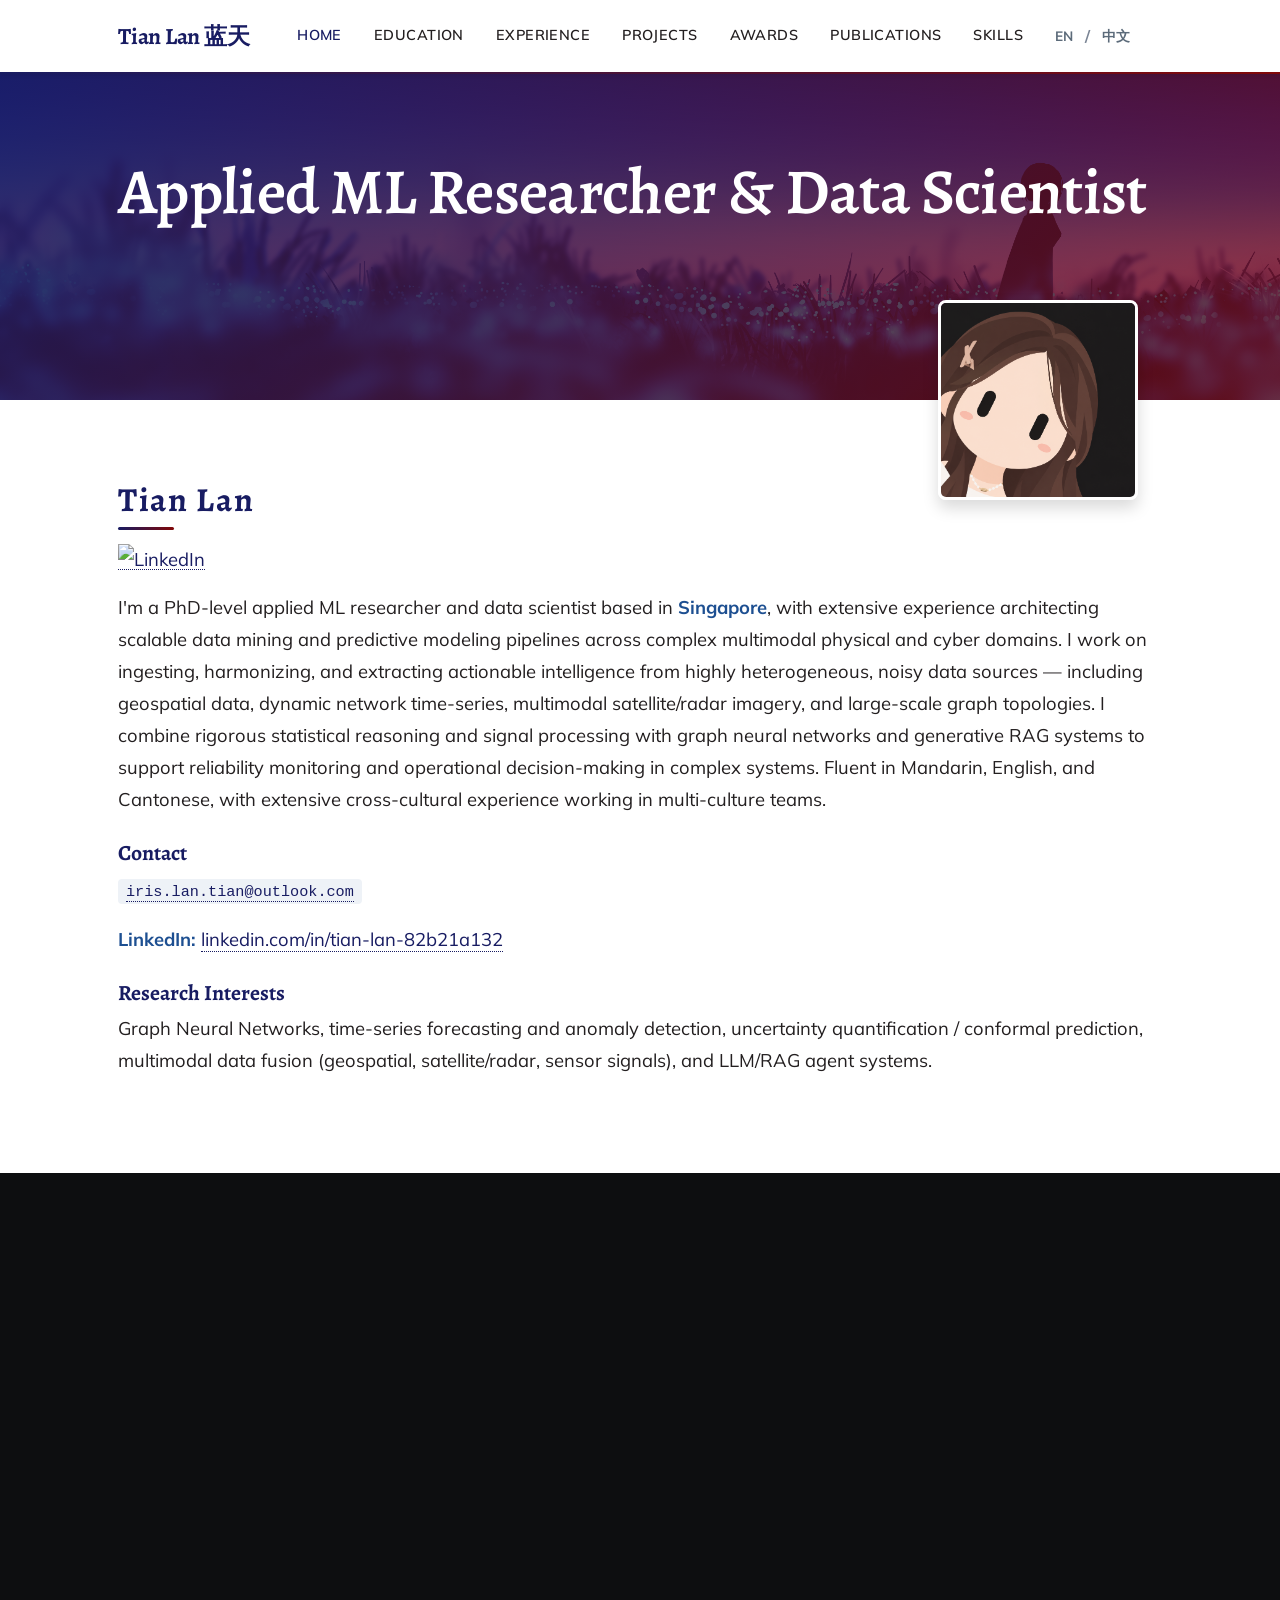
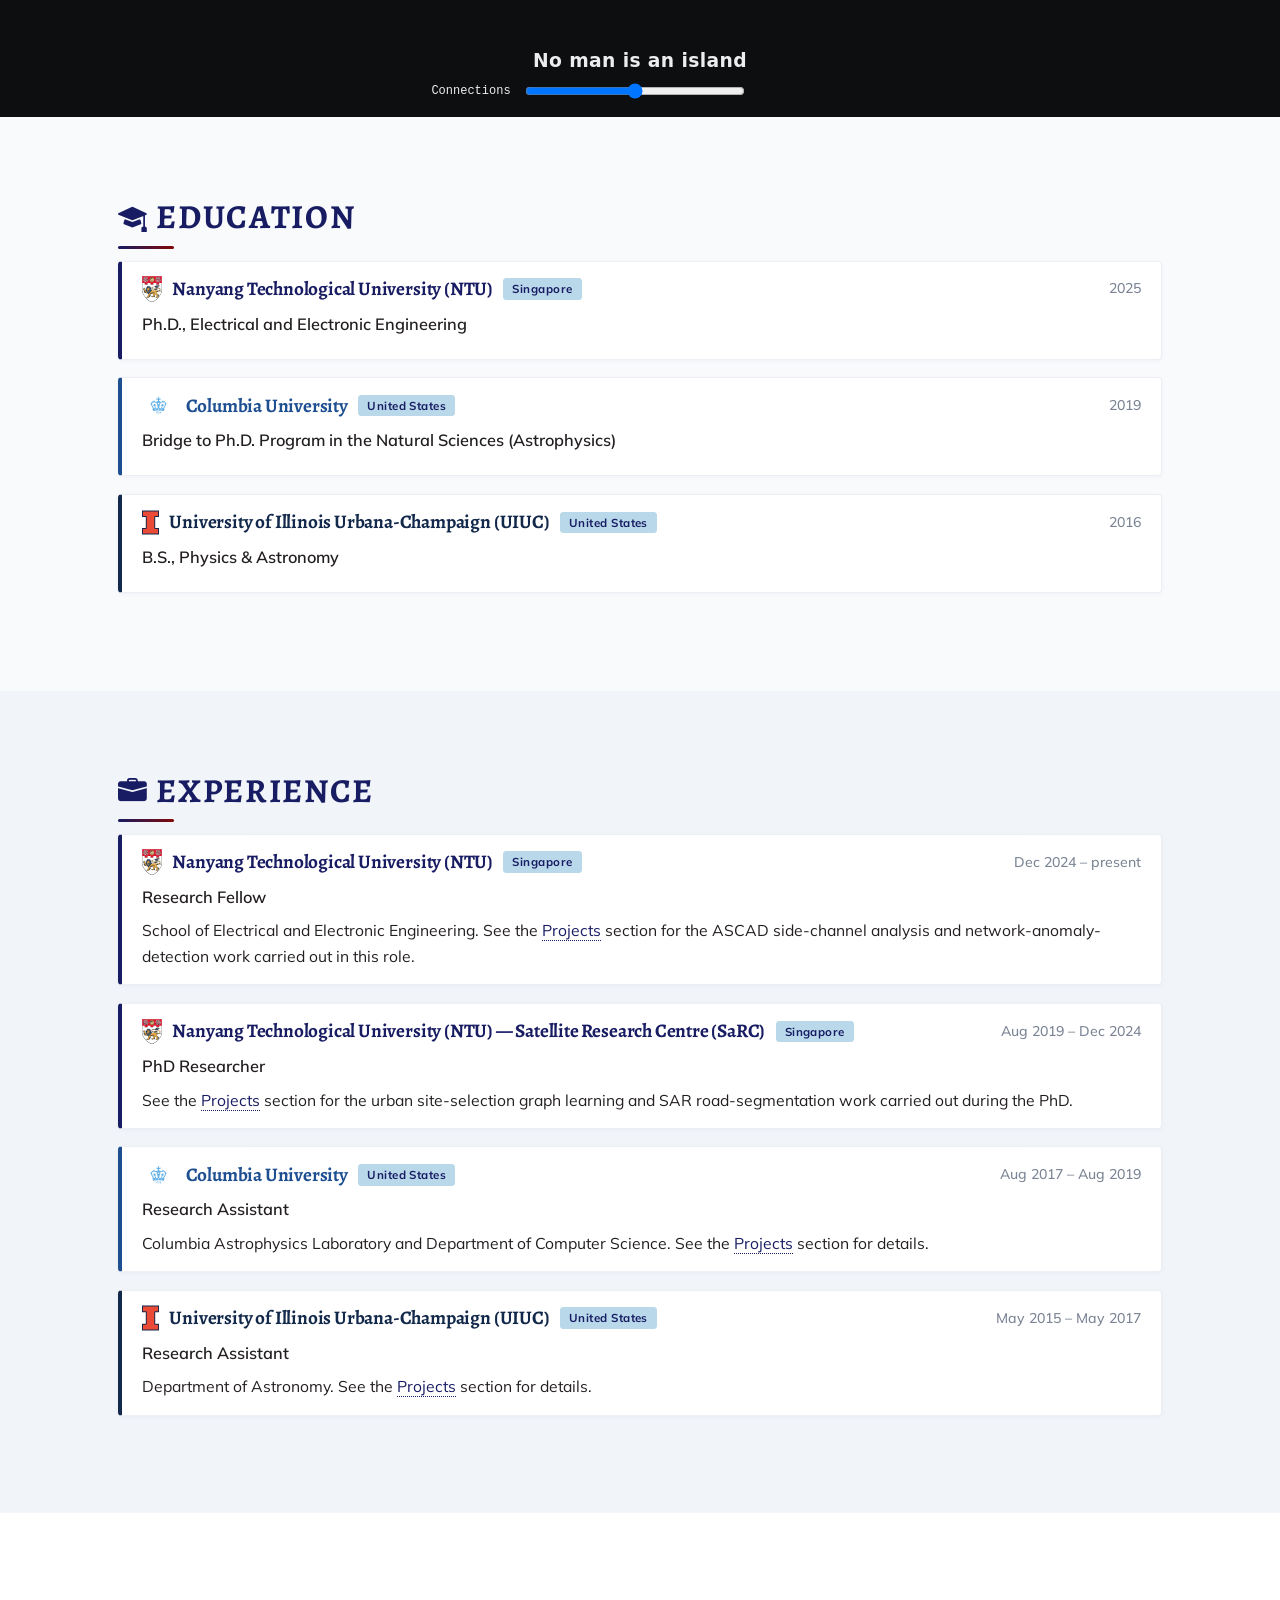
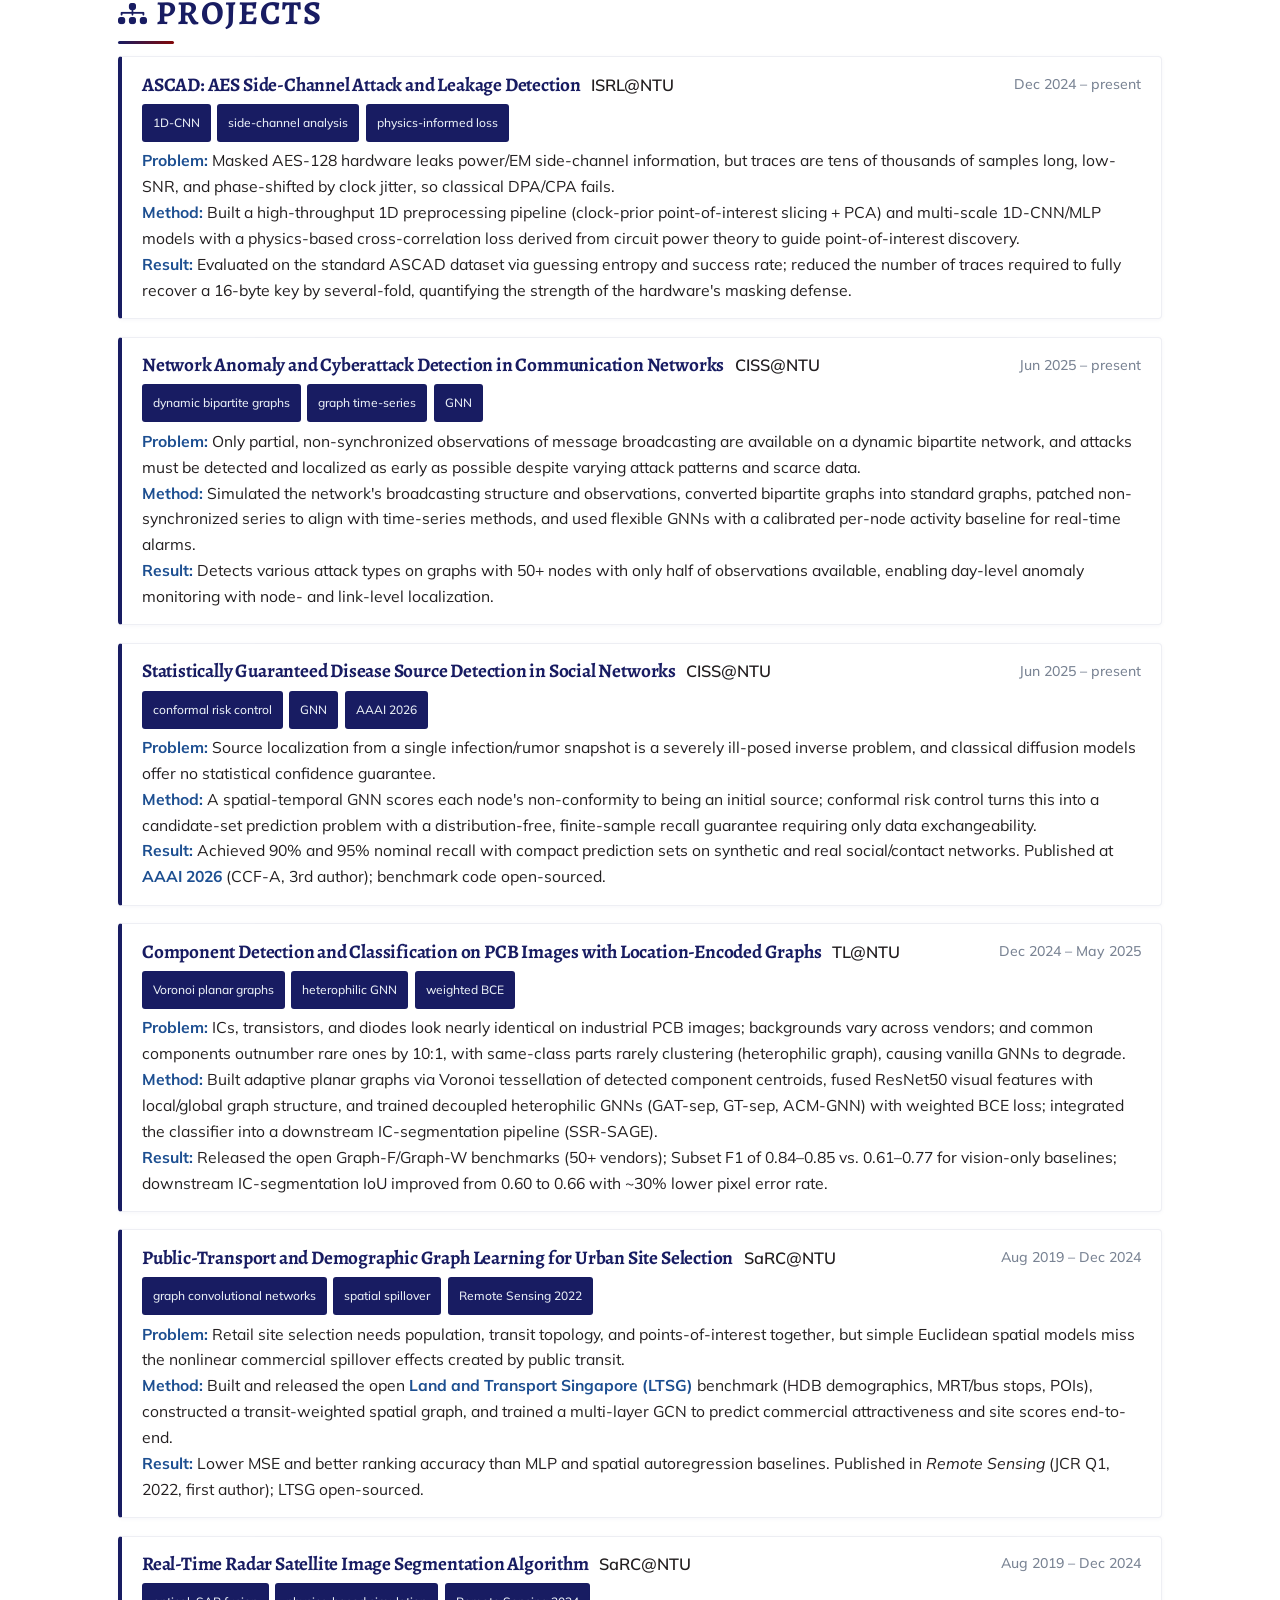
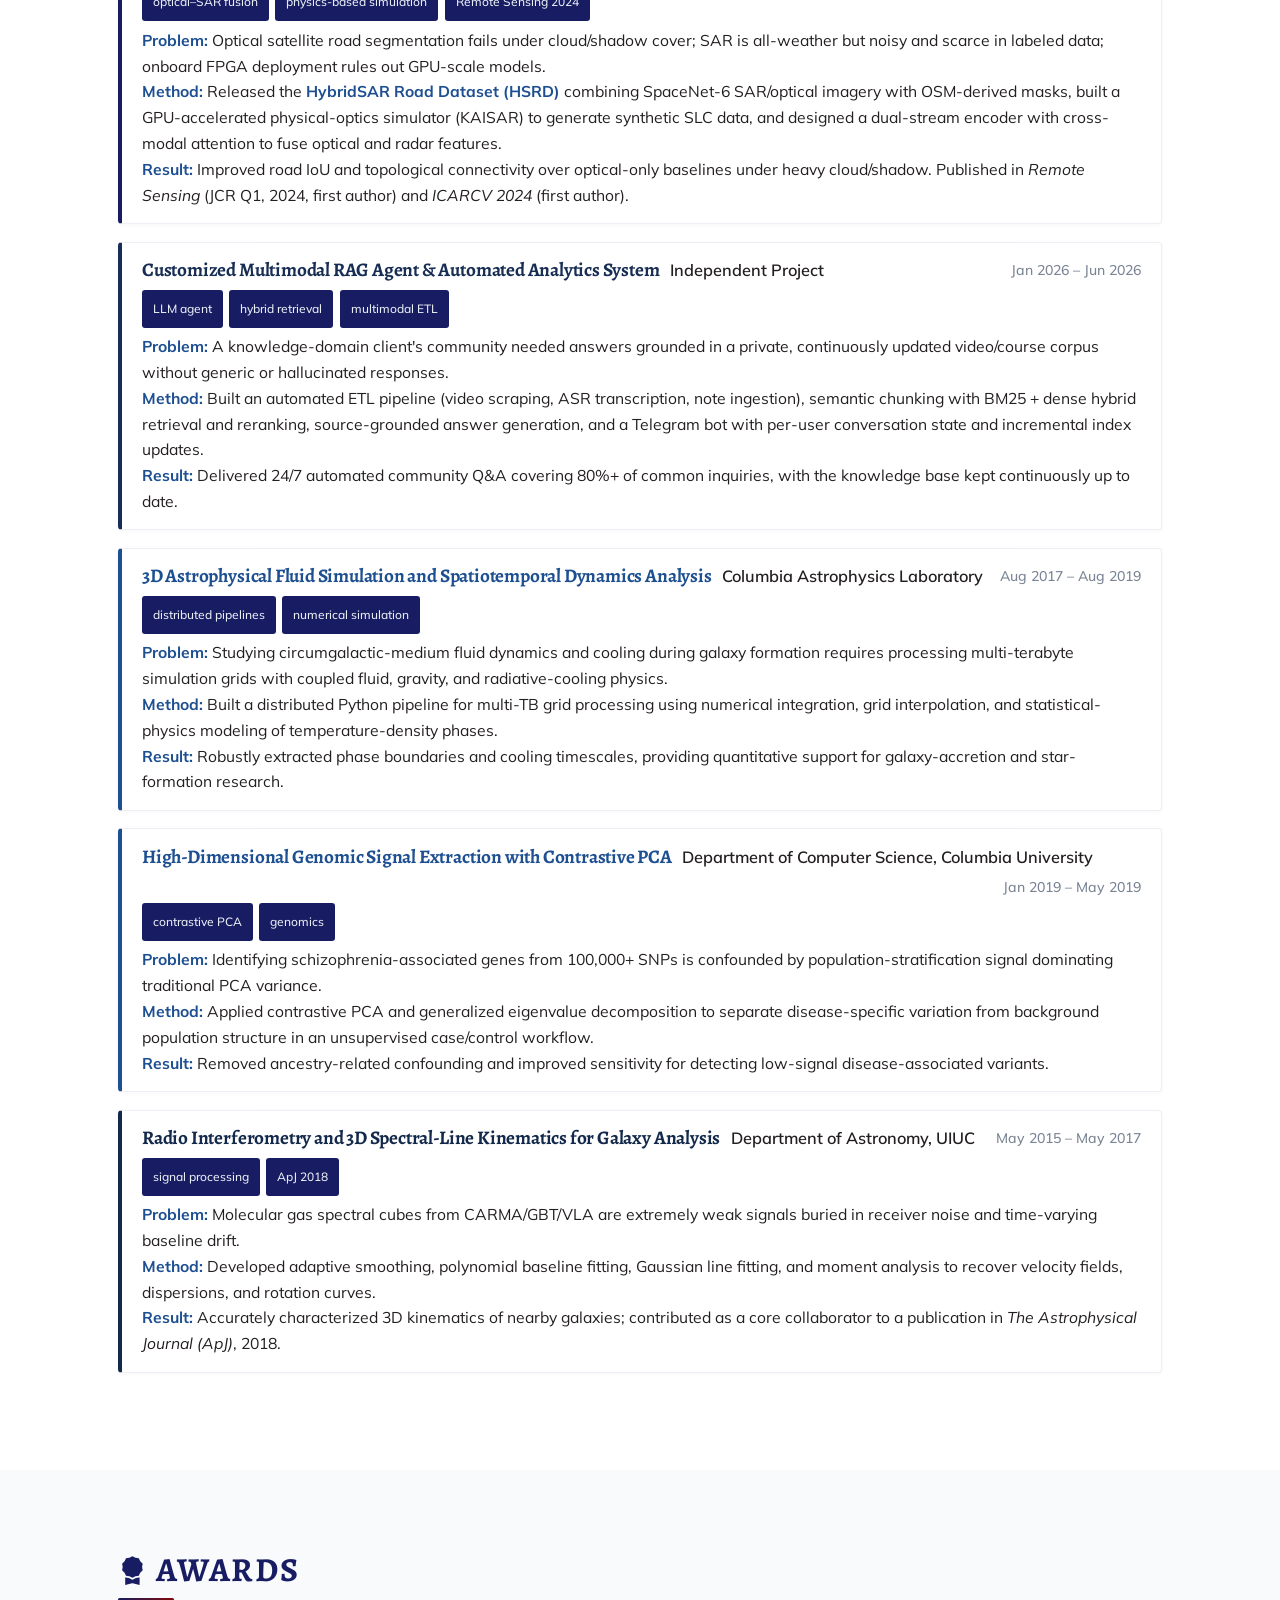
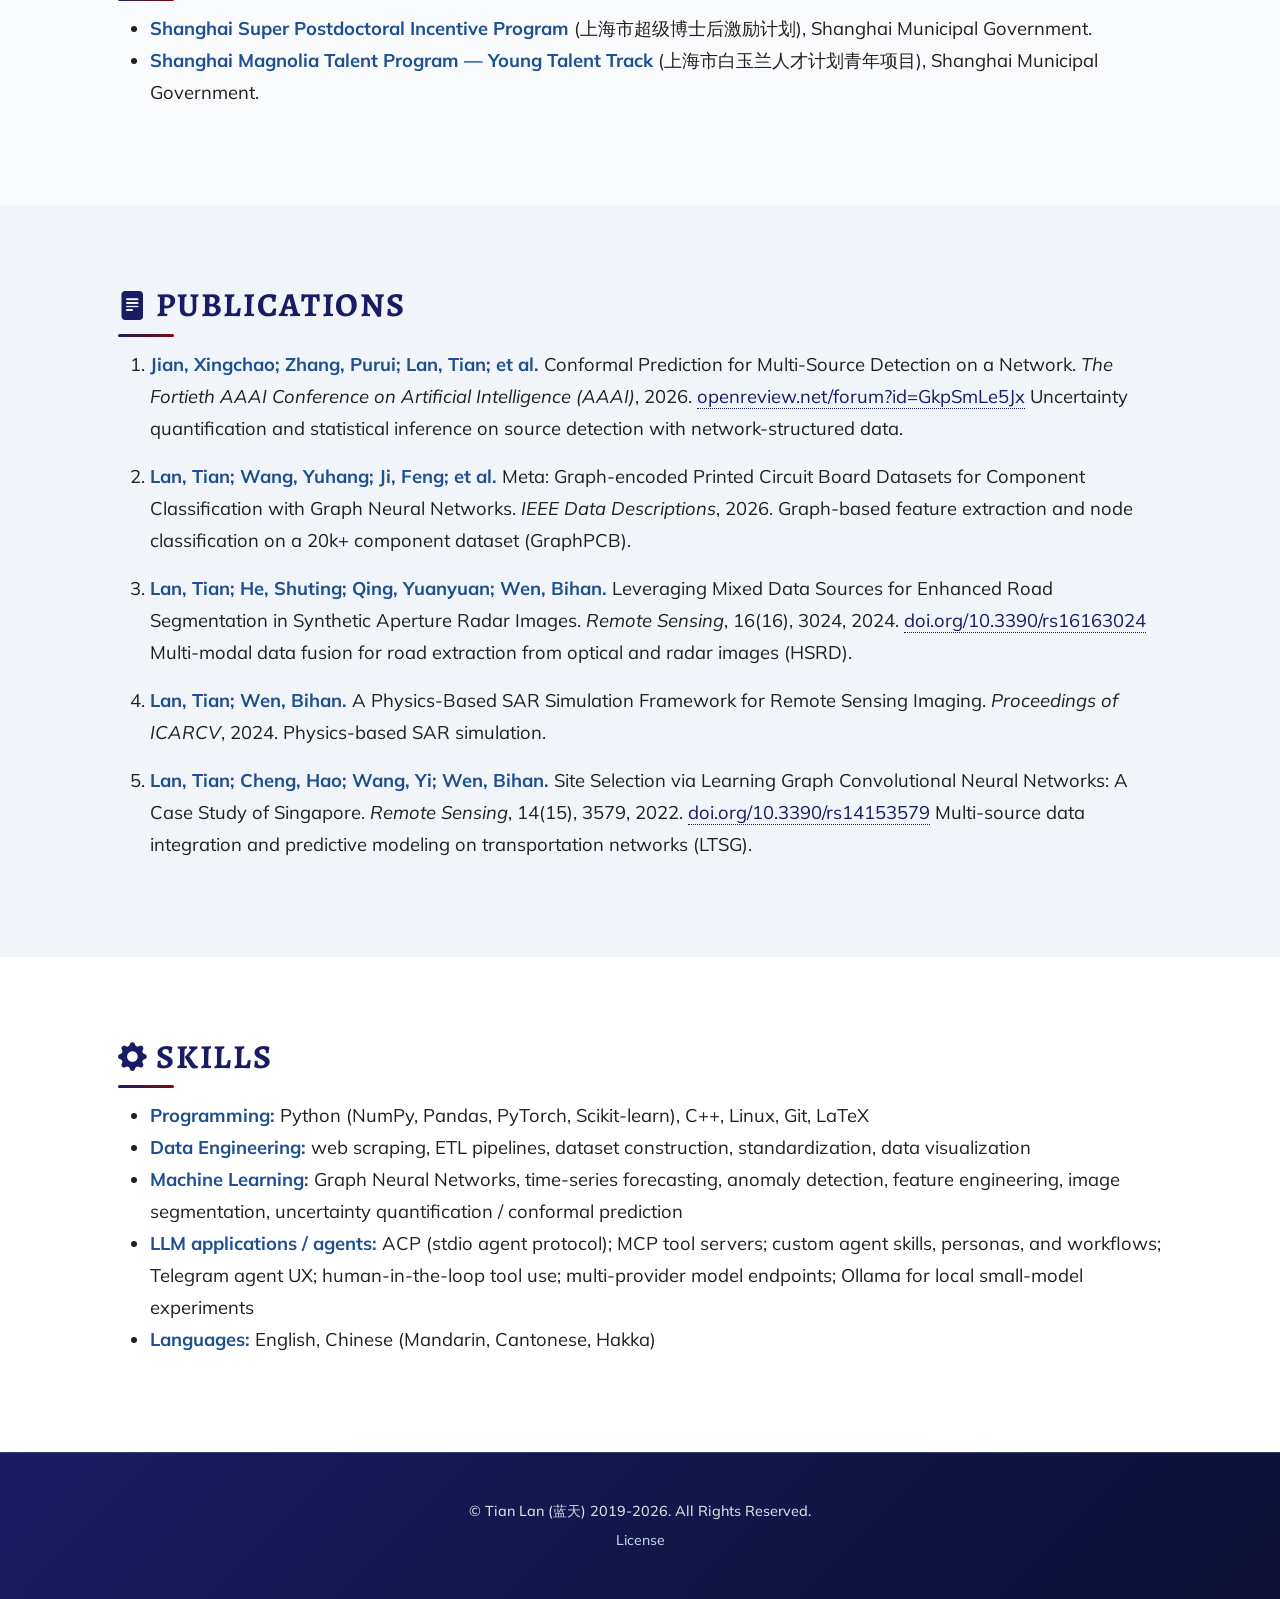
==== commit b0118dcf: "Update contact email, hide GitHub profile, and embed support network Use iris.lan.tian@outlook.com a" ====
--- a/index.html
+++ b/index.html
@@ -151,6 +151,12 @@
     </section>
     <!-- Home -->
 
+    <!-- Network -->
+    <section class="network-section" id="network">
+        <iframe src="support-network.html" title="Support network" loading="lazy"></iframe>
+    </section>
+    <!-- Network -->
+
     <!-- Education -->
     <section class="bg-gradient-primary-to-secondary-gray mt5 md5" id="education">
         <div class="container px-5">
@@ -224,8 +230,6 @@
         <div class="container px-5">
             <div class="text-white-50 small">
                 <div id="copyright-text" class="mb-2"></div>
-                <a id="github-link" href="https://github.com/BlueSkyLT">Github</a>
-                <span class="mx-1">&middot;</span>
                 <a id="license-link"
                     href="https://github.com/BlueSkyLT/BlueSkyLT.github.io/blob/main/LICENSE">License</a>
             </div>
--- a/static/css/main.css
+++ b/static/css/main.css
@@ -394,3 +394,24 @@
     color: #ffffff;
     text-decoration: underline;
 }
+
+/* Support-network visualization between Home and Education */
+.network-section {
+    background: #0D0E10;
+    padding: 0;
+    margin: 0;
+}
+
+.network-section iframe {
+    display: block;
+    width: 100%;
+    height: min(62vh, 34rem);
+    border: 0;
+    background: #0D0E10;
+}
+
+@media screen and (max-width: 576px) {
+    .network-section iframe {
+        height: min(70vh, 28rem);
+    }
+}
